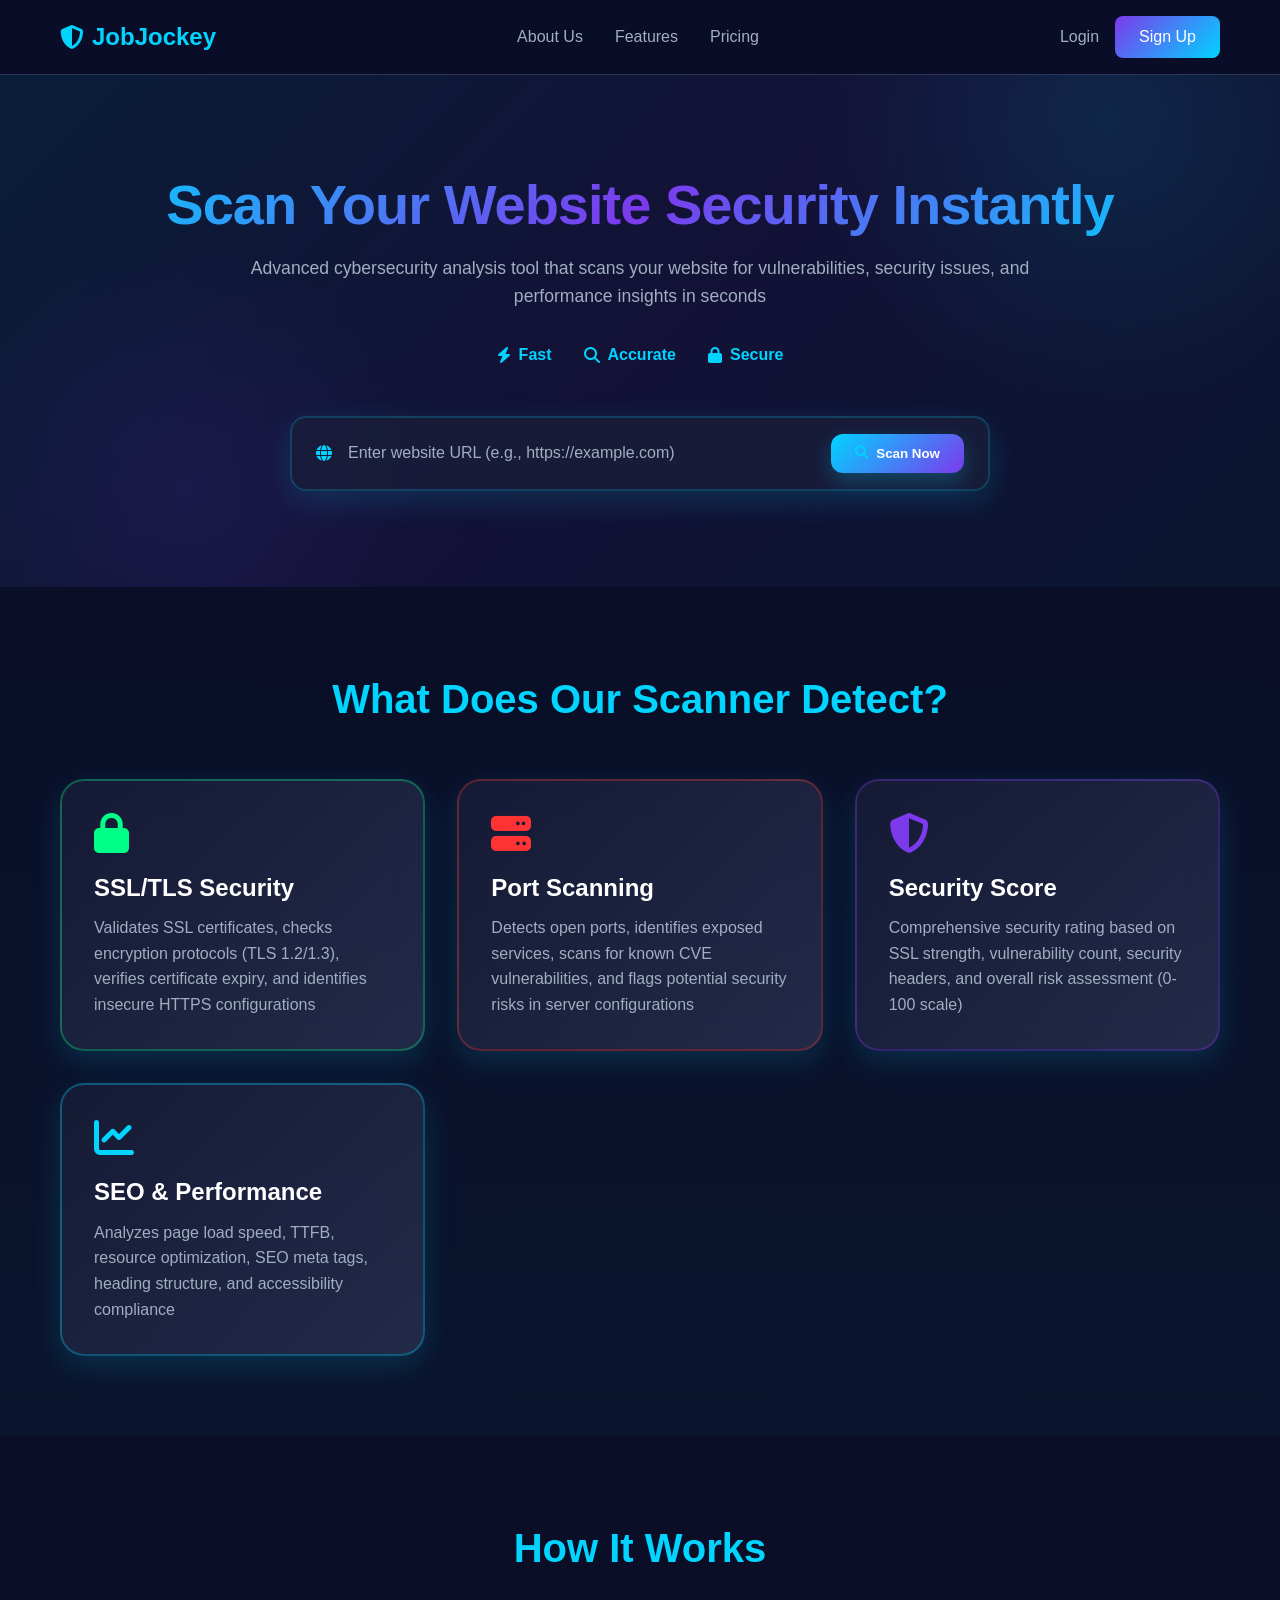
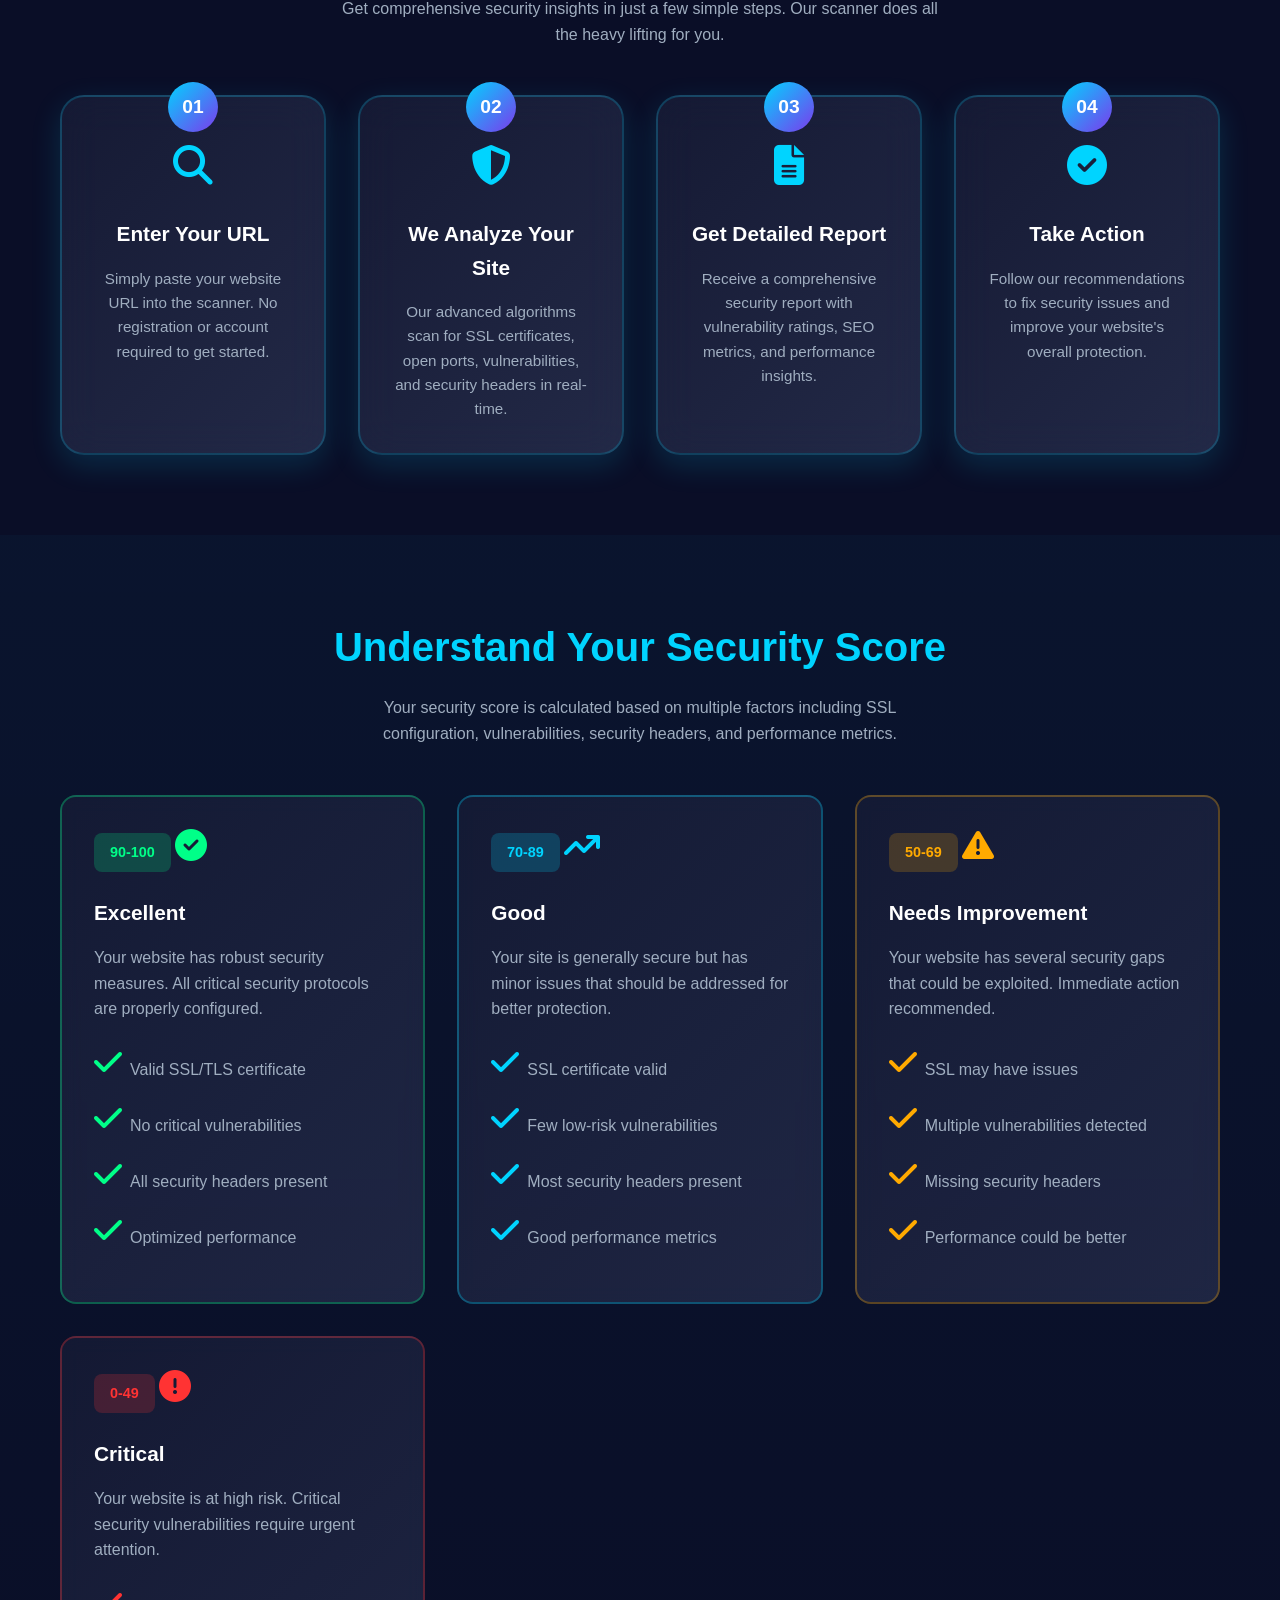
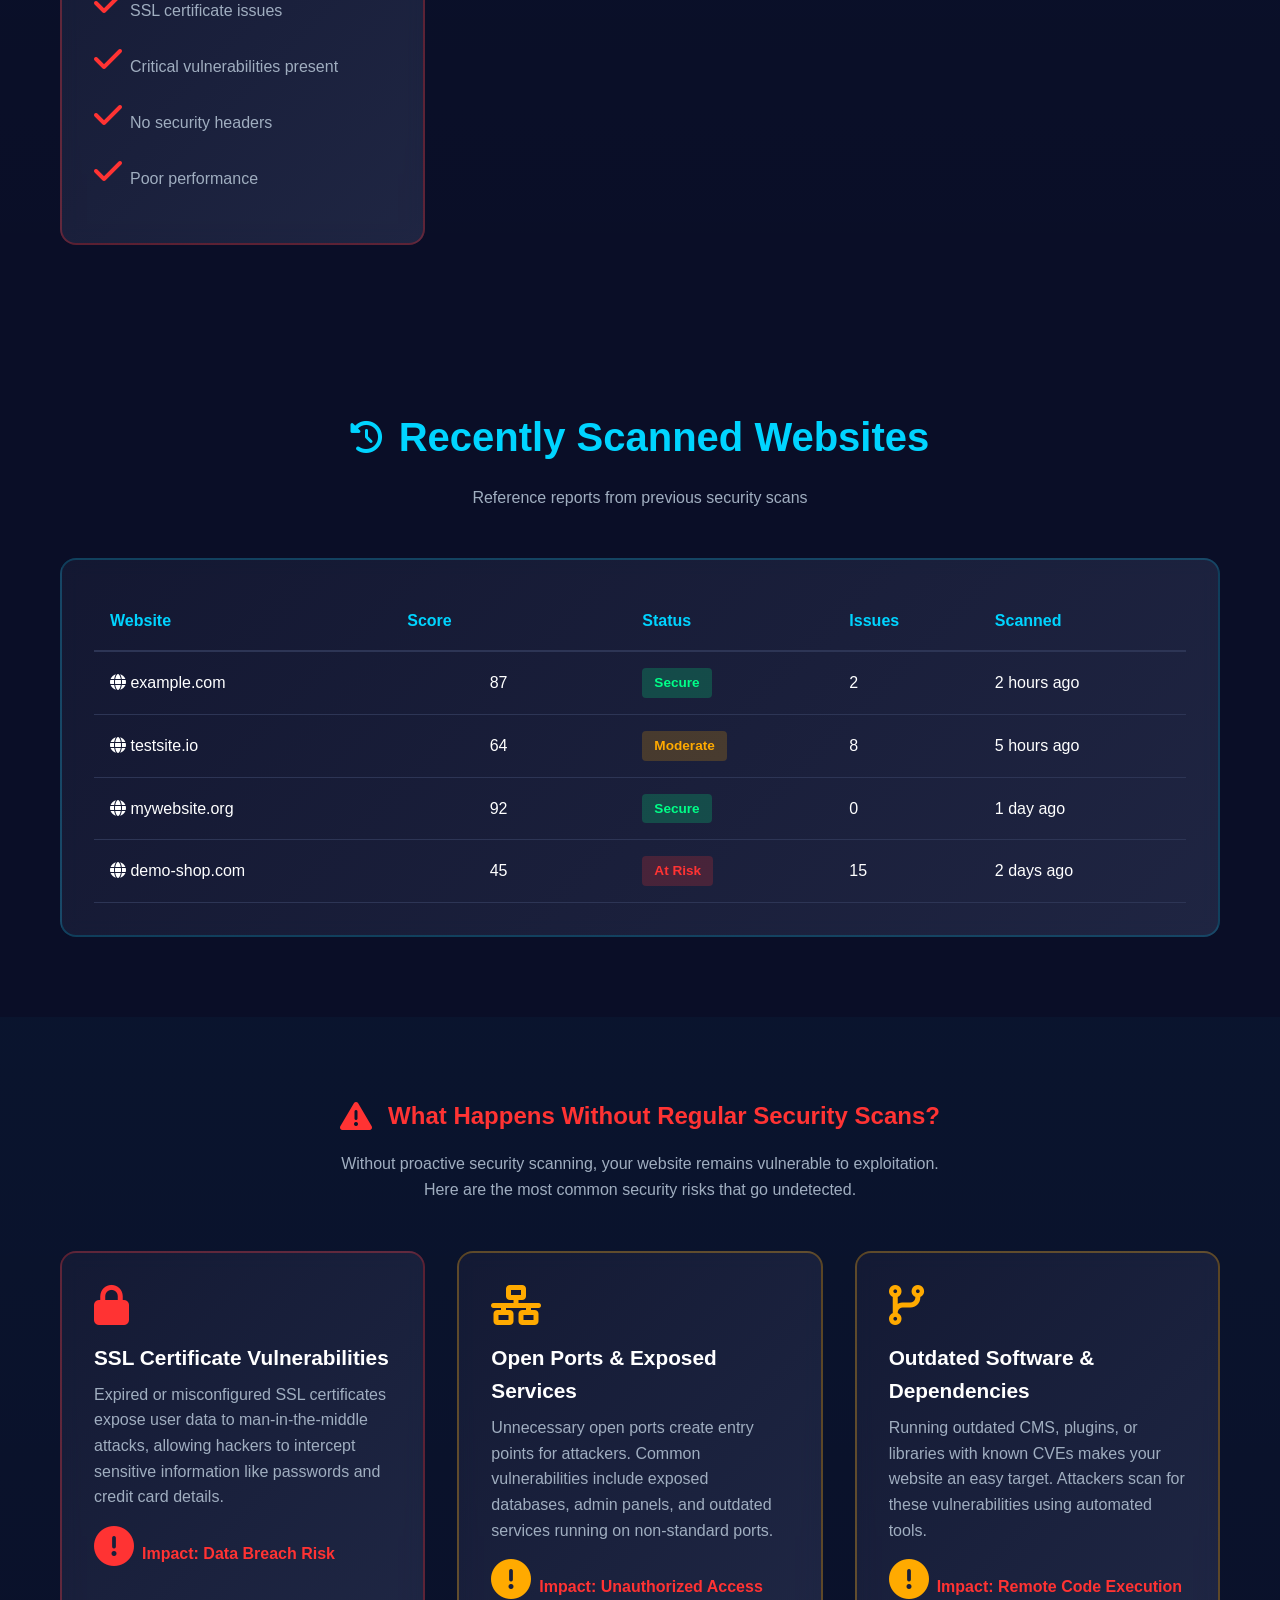
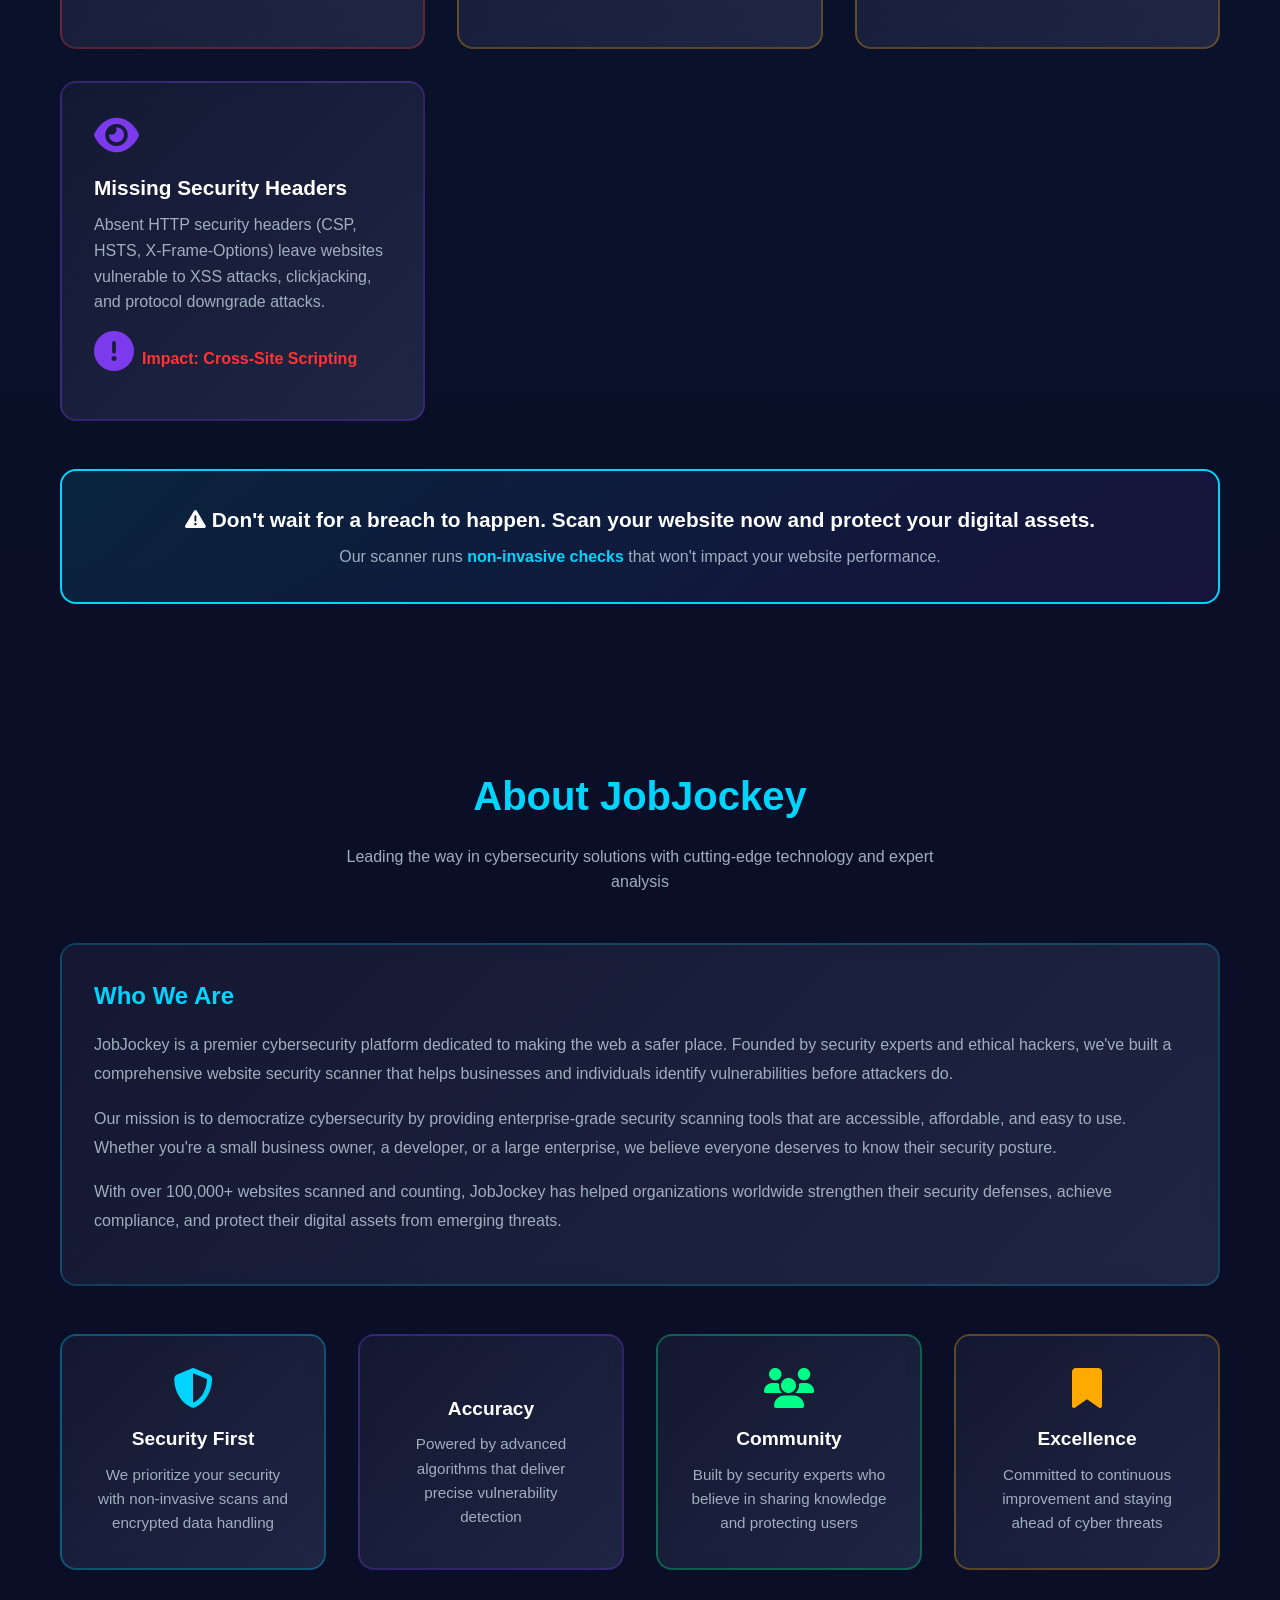
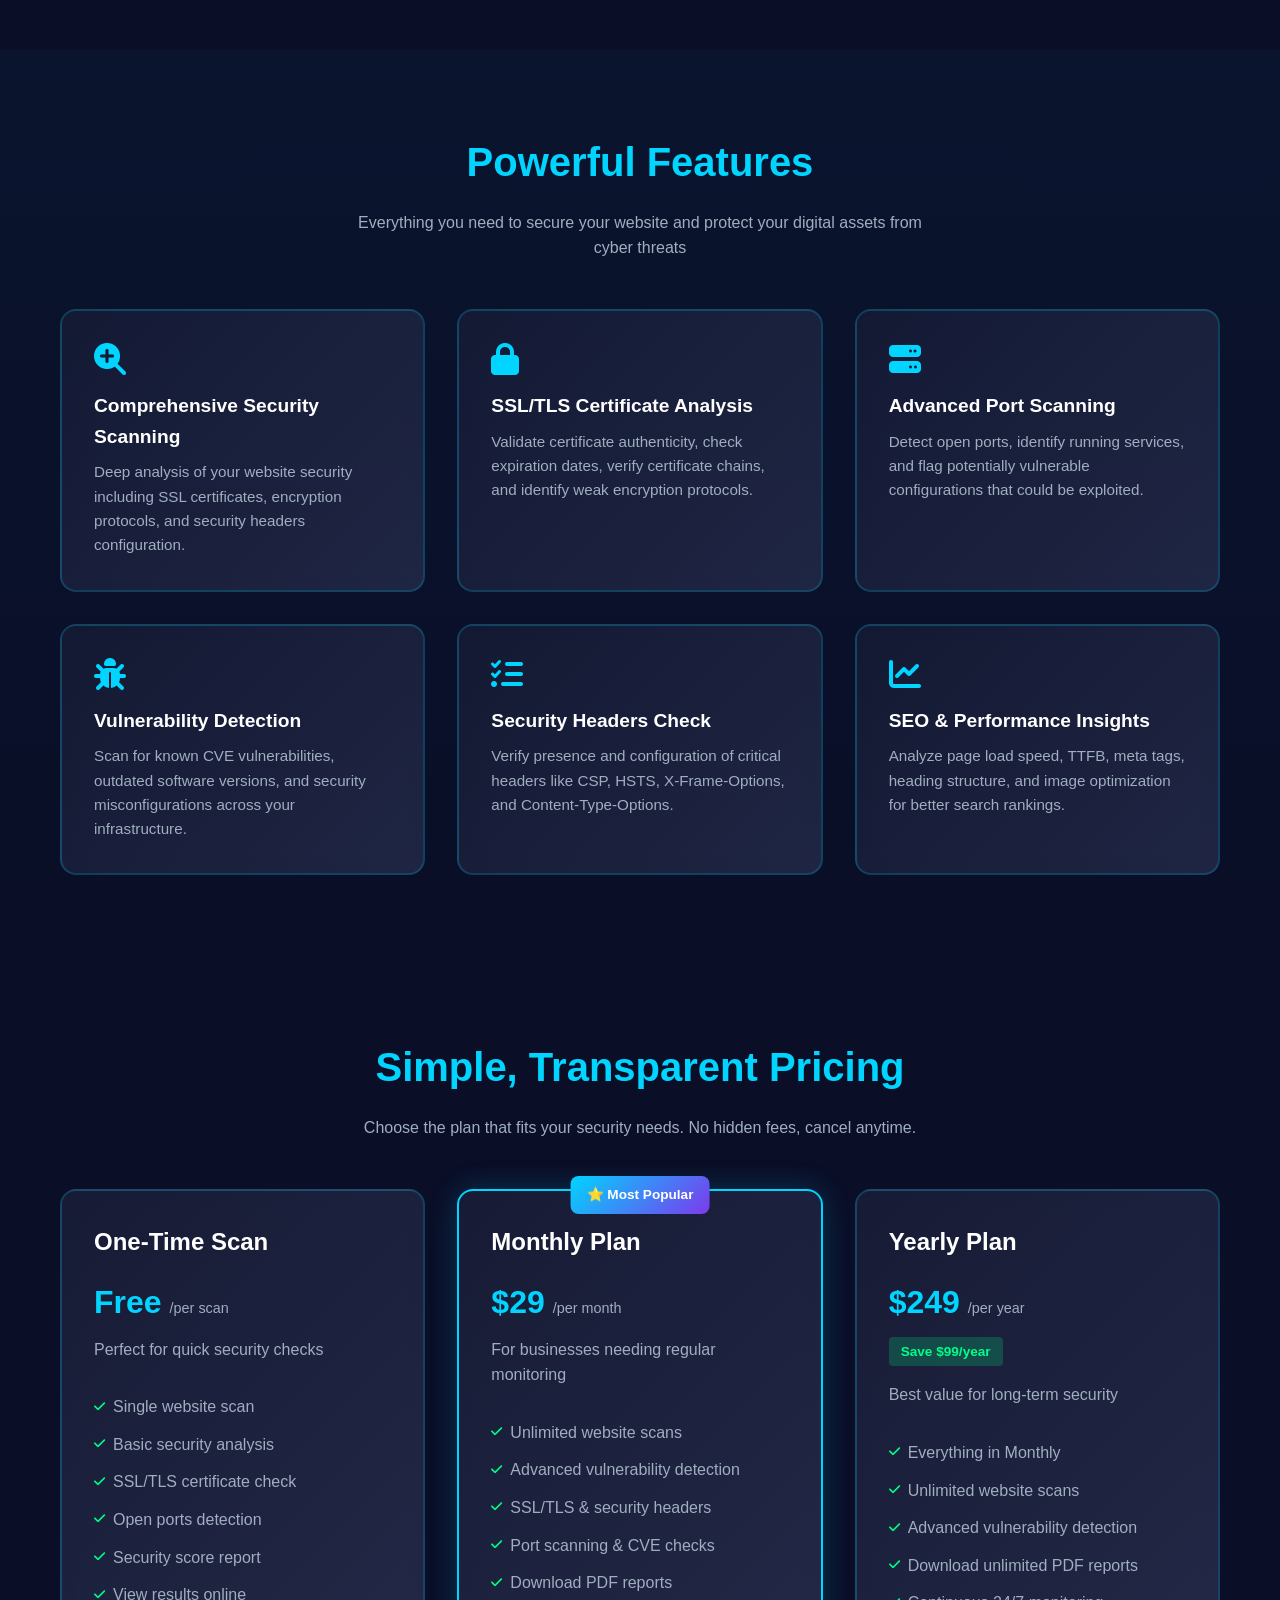
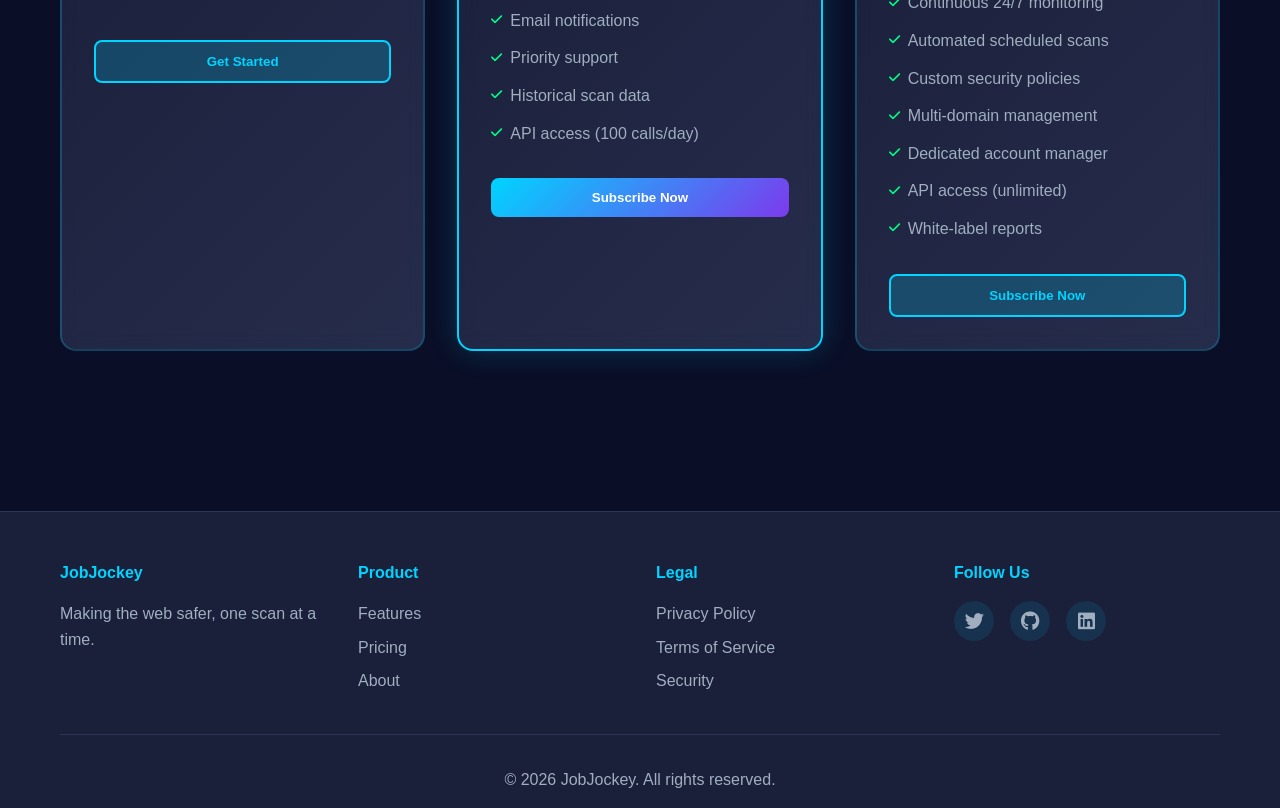
==== index.html @ a255c248 "create user interface" ====
<!DOCTYPE html>
<html lang="en">
<head>
    <meta charset="UTF-8">
    <meta name="viewport" content="width=device-width, initial-scale=1.0">
    <title>JobJockey - Website Security Scanner</title>
    <link rel="stylesheet" href="styles.css">
    <link rel="stylesheet" href="https://cdnjs.cloudflare.com/ajax/libs/font-awesome/6.4.0/css/all.min.css">
</head>
<body>
    <!-- Navigation Header -->
    <header class="navbar">
        <div class="container">
            <div class="nav-brand">
                <i class="fas fa-shield-alt"></i>
                <span>JobJockey</span>
            </div>
            <nav class="nav-menu">
                <a href="#about">About Us</a>
                <a href="#features">Features</a>
                <a href="#pricing">Pricing</a>
            </nav>
            <div class="nav-actions">
                <a href="#" class="login-btn">Login</a>
                <a href="#" class="signup-btn">Sign Up</a>
            </div>
        </div>
    </header>

    <!-- Hero Section -->
    <section class="hero" id="heroSection">
        <div class="container">
            <h1>Scan Your Website Security Instantly</h1>
            <p class="hero-subtitle">Advanced cybersecurity analysis tool that scans your website for vulnerabilities, security issues, and performance insights in seconds</p>
            
            <div class="hero-features">
                <span><i class="fas fa-bolt"></i> Fast</span>
                <span><i class="fas fa-search"></i> Accurate</span>
                <span><i class="fas fa-lock"></i> Secure</span>
            </div>

            <div class="search-box">
                <i class="fas fa-globe"></i>
                <input type="text" placeholder="Enter website URL (e.g., https://example.com)" id="urlInput">
                <button class="scan-btn" onclick="scanWebsite()"><i class="fas fa-search"></i> Scan Now</button>
            </div>
        </div>
    </section>

    <!-- Results Section (Hidden by default) -->
    <section class="results-section" id="resultsSection" style="display: none;">
        <div class="container">
            <div class="results-header">
                <button class="back-btn" onclick="backToScanner()"><i class="fas fa-arrow-left"></i> Back to Scanner</button>
                <h2 id="resultWebsite"></h2>
                <button class="download-btn" onclick="downloadReport()"><i class="fas fa-download"></i> Download Report (PDF)</button>
            </div>

            <!-- Scan Info -->
            <div class="scan-info">
                <p><strong>URL:</strong> <span id="resultUrl"></span></p>
                <p><strong>Scanned:</strong> <span id="resultDate"></span></p>
            </div>

            <!-- Security Score Card -->
            <div class="results-grid">
                <div class="score-card-result">
                    <div class="score-header">
                        <i class="fas fa-shield-alt"></i>
                        <h3>SECURITY SCORE</h3>
                    </div>
                    <div class="circular-progress">
                        <svg viewBox="0 0 100 100">
                            <defs>
                                <linearGradient id="gradientStroke" x1="0%" y1="0%" x2="100%" y2="100%">
                                    <stop offset="0%" style="stop-color:#00d4ff;stop-opacity:1" />
                                    <stop offset="100%" style="stop-color:#7c3aed;stop-opacity:1" />
                                </linearGradient>
                            </defs>
                            <circle cx="50" cy="50" r="45" class="progress-background"></circle>
                            <circle cx="50" cy="50" r="45" class="progress-circle" id="progressCircle"></circle>
                        </svg>
                        <div class="score-value" id="scoreValue">92</div>
                    </div>
                    <div class="score-status" id="scoreStatus">Excellent</div>
                </div>

                <!-- SSL/TLS Certificate -->
                <div class="result-card ssl-card">
                    <div class="card-header">
                        <i class="fas fa-lock"></i>
                        <h3>SSL/TLS CERTIFICATE</h3>
                    </div>
                    <div class="card-content">
                        <div class="result-item">
                            <span class="label">Status:</span>
                            <span class="value" id="sslStatus">Valid</span>
                        </div>
                        <div class="result-item">
                            <span class="label">Protocol:</span>
                            <span class="value" id="sslProtocol">TLS 1.3</span>
                        </div>
                        <div class="result-item">
                            <span class="label">Expires:</span>
                            <span class="value" id="sslExpires">2025-12-31</span>
                        </div>
                        <div class="result-item">
                            <span class="label">Certificate:</span>
                            <span class="value" id="sslCert">Valid</span>
                        </div>
                    </div>
                </div>

                <!-- Port Scan -->
                <div class="result-card port-card">
                    <div class="card-header">
                        <i class="fas fa-server"></i>
                        <h3>PORT SCAN</h3>
                    </div>
                    <div class="card-content">
                        <div class="result-item">
                            <span class="label">Open Ports:</span>
                            <span class="value" id="openPorts">0</span>
                        </div>
                        <div class="result-item">
                            <span class="label">Vulnerable:</span>
                            <span class="value" id="vulnerablePorts">0</span>
                        </div>
                        <div class="result-item">
                            <span class="label">Services:</span>
                            <span class="value" id="runningServices">3</span>
                        </div>
                    </div>
                </div>
            </div>

            <!-- Security Headers -->
            <div class="results-grid">
                <div class="result-card headers-card">
                    <div class="card-header">
                        <i class="fas fa-list-check"></i>
                        <h3>SECURITY HEADERS</h3>
                    </div>
                    <div class="headers-list">
                        <div class="header-item present">
                            <i class="fas fa-check-circle"></i>
                            <span>Content-Security-Policy</span>
                        </div>
                        <div class="header-item present">
                            <i class="fas fa-check-circle"></i>
                            <span>Strict-Transport-Security</span>
                        </div>
                        <div class="header-item present">
                            <i class="fas fa-check-circle"></i>
                            <span>X-Content-Type-Options</span>
                        </div>
                        <div class="header-item missing">
                            <i class="fas fa-times-circle"></i>
                            <span>X-Frame-Options</span>
                        </div>
                    </div>
                </div>

                <!-- Vulnerabilities -->
                <div class="result-card vuln-card">
                    <div class="card-header">
                        <i class="fas fa-bug"></i>
                        <h3>VULNERABILITIES</h3>
                    </div>
                    <div class="vuln-summary">
                        <div class="vuln-item critical">
                            <span class="vuln-label">Critical</span>
                            <span class="vuln-count" id="criticalVuln">0</span>
                        </div>
                        <div class="vuln-item high">
                            <span class="vuln-label">High</span>
                            <span class="vuln-count" id="highVuln">1</span>
                        </div>
                        <div class="vuln-item medium">
                            <span class="vuln-label">Medium</span>
                            <span class="vuln-count" id="mediumVuln">3</span>
                        </div>
                        <div class="vuln-item low">
                            <span class="vuln-label">Low</span>
                            <span class="vuln-count" id="lowVuln">2</span>
                        </div>
                    </div>
                </div>
            </div>

            <!-- Performance & SEO -->
            <div class="results-grid">
                <div class="result-card perf-card">
                    <div class="card-header">
                        <i class="fas fa-tachometer-alt"></i>
                        <h3>PERFORMANCE METRICS</h3>
                    </div>
                    <div class="metrics-list">
                        <div class="metric-item">
                            <span class="metric-label">Page Load Time:</span>
                            <span class="metric-value" id="pageLoadTime">1.2s</span>
                        </div>
                        <div class="metric-item">
                            <span class="metric-label">TTFB:</span>
                            <span class="metric-value" id="ttfb">0.4s</span>
                        </div>
                        <div class="metric-item">
                            <span class="metric-label">Largest Contentful Paint:</span>
                            <span class="metric-value" id="lcp">2.1s</span>
                        </div>
                        <div class="metric-item">
                            <span class="metric-label">Mobile Friendly:</span>
                            <span class="metric-value success" id="mobileFriendly">Yes</span>
                        </div>
                    </div>
                </div>

                <!-- SEO Score -->
                <div class="result-card seo-card">
                    <div class="card-header">
                        <i class="fas fa-chart-line"></i>
                        <h3>SEO & ACCESSIBILITY</h3>
                    </div>
                    <div class="seo-metrics">
                        <div class="metric-bar">
                            <span class="bar-label">Meta Tags</span>
                            <div class="bar-container">
                                <div class="bar-fill" style="width: 95%;"></div>
                            </div>
                            <span class="bar-value">95%</span>
                        </div>
                        <div class="metric-bar">
                            <span class="bar-label">Heading Structure</span>
                            <div class="bar-container">
                                <div class="bar-fill" style="width: 88%;"></div>
                            </div>
                            <span class="bar-value">88%</span>
                        </div>
                        <div class="metric-bar">
                            <span class="bar-label">Accessibility</span>
                            <div class="bar-container">
                                <div class="bar-fill" style="width: 92%;"></div>
                            </div>
                            <span class="bar-value">92%</span>
                        </div>
                    </div>
                </div>
            </div>

            <!-- Recommendations -->
            <div class="recommendations-card">
                <div class="card-header">
                    <i class="fas fa-lightbulb"></i>
                    <h3>RECOMMENDATIONS</h3>
                </div>
                <div class="recommendations-list">
                    <div class="recommendation-item">
                        <i class="fas fa-check-circle"></i>
                        <div>
                            <h4>Update Security Headers</h4>
                            <p>Add X-Frame-Options header to prevent clickjacking attacks</p>
                        </div>
                    </div>
                    <div class="recommendation-item">
                        <i class="fas fa-check-circle"></i>
                        <div>
                            <h4>Enable HTTP/2</h4>
                            <p>Upgrade to HTTP/2 for better performance and security</p>
                        </div>
                    </div>
                    <div class="recommendation-item">
                        <i class="fas fa-check-circle"></i>
                        <div>
                            <h4>Implement Content Security Policy</h4>
                            <p>Configure CSP to mitigate XSS and injection attacks</p>
                        </div>
                    </div>
                </div>
            </div>

            <!-- Action Buttons -->
            <div class="results-actions">
                <button class="back-btn" onclick="backToScanner()"><i class="fas fa-arrow-left"></i> Back to Scanner</button>
                <button class="download-btn" onclick="downloadReport()"><i class="fas fa-download"></i> Download Report (PDF)</button>
            </div>
        </div>
    </section>

    <!-- What Does Our Scanner Detect -->
    <section class="detector-section">
        <div class="container">
            <h2>What Does Our Scanner Detect?</h2>
            
            <div class="cards-grid">
                <div class="detector-card ssl">
                    <i class="fas fa-lock"></i>
                    <h3>SSL/TLS Security</h3>
                    <p>Validates SSL certificates, checks encryption protocols (TLS 1.2/1.3), verifies certificate expiry, and identifies insecure HTTPS configurations</p>
                </div>

                <div class="detector-card port">
                    <i class="fas fa-server"></i>
                    <h3>Port Scanning</h3>
                    <p>Detects open ports, identifies exposed services, scans for known CVE vulnerabilities, and flags potential security risks in server configurations</p>
                </div>

                <div class="detector-card score">
                    <i class="fas fa-shield-alt"></i>
                    <h3>Security Score</h3>
                    <p>Comprehensive security rating based on SSL strength, vulnerability count, security headers, and overall risk assessment (0-100 scale)</p>
                </div>

                <div class="detector-card seo">
                    <i class="fas fa-chart-line"></i>
                    <h3>SEO & Performance</h3>
                    <p>Analyzes page load speed, TTFB, resource optimization, SEO meta tags, heading structure, and accessibility compliance</p>
                </div>
            </div>
        </div>
    </section>

    <!-- How It Works -->
    <section class="how-it-works">
        <div class="container">
            <h2>How It Works</h2>
            <p class="section-subtitle">Get comprehensive security insights in just a few simple steps. Our scanner does all the heavy lifting for you.</p>
            
            <div class="steps-grid">
                <div class="step-card">
                    <div class="step-number">01</div>
                    <i class="fas fa-search"></i>
                    <h3>Enter Your URL</h3>
                    <p>Simply paste your website URL into the scanner. No registration or account required to get started.</p>
                </div>

                <div class="step-card">
                    <div class="step-number">02</div>
                    <i class="fas fa-shield-alt"></i>
                    <h3>We Analyze Your Site</h3>
                    <p>Our advanced algorithms scan for SSL certificates, open ports, vulnerabilities, and security headers in real-time.</p>
                </div>

                <div class="step-card">
                    <div class="step-number">03</div>
                    <i class="fas fa-file-alt"></i>
                    <h3>Get Detailed Report</h3>
                    <p>Receive a comprehensive security report with vulnerability ratings, SEO metrics, and performance insights.</p>
                </div>

                <div class="step-card">
                    <div class="step-number">04</div>
                    <i class="fas fa-check-circle"></i>
                    <h3>Take Action</h3>
                    <p>Follow our recommendations to fix security issues and improve your website's overall protection.</p>
                </div>
            </div>
        </div>
    </section>

    <!-- Security Score Section -->
    <section class="security-score">
        <div class="container">
            <h2>Understand Your Security Score</h2>
            <p class="section-subtitle">Your security score is calculated based on multiple factors including SSL configuration, vulnerabilities, security headers, and performance metrics.</p>
            
            <div class="score-cards-grid">
                <div class="score-card excellent">
                    <div class="score-badge">90-100</div>
                    <i class="fas fa-check-circle"></i>
                    <h3>Excellent</h3>
                    <p>Your website has robust security measures. All critical security protocols are properly configured.</p>
                    <ul class="score-list">
                        <li><i class="fas fa-check"></i> Valid SSL/TLS certificate</li>
                        <li><i class="fas fa-check"></i> No critical vulnerabilities</li>
                        <li><i class="fas fa-check"></i> All security headers present</li>
                        <li><i class="fas fa-check"></i> Optimized performance</li>
                    </ul>
                </div>

                <div class="score-card good">
                    <div class="score-badge">70-89</div>
                    <i class="fas fa-arrow-trend-up"></i>
                    <h3>Good</h3>
                    <p>Your site is generally secure but has minor issues that should be addressed for better protection.</p>
                    <ul class="score-list">
                        <li><i class="fas fa-check"></i> SSL certificate valid</li>
                        <li><i class="fas fa-check"></i> Few low-risk vulnerabilities</li>
                        <li><i class="fas fa-check"></i> Most security headers present</li>
                        <li><i class="fas fa-check"></i> Good performance metrics</li>
                    </ul>
                </div>

                <div class="score-card warning">
                    <div class="score-badge">50-69</div>
                    <i class="fas fa-exclamation-triangle"></i>
                    <h3>Needs Improvement</h3>
                    <p>Your website has several security gaps that could be exploited. Immediate action recommended.</p>
                    <ul class="score-list">
                        <li><i class="fas fa-check"></i> SSL may have issues</li>
                        <li><i class="fas fa-check"></i> Multiple vulnerabilities detected</li>
                        <li><i class="fas fa-check"></i> Missing security headers</li>
                        <li><i class="fas fa-check"></i> Performance could be better</li>
                    </ul>
                </div>

                <div class="score-card critical">
                    <div class="score-badge">0-49</div>
                    <i class="fas fa-exclamation-circle"></i>
                    <h3>Critical</h3>
                    <p>Your website is at high risk. Critical security vulnerabilities require urgent attention.</p>
                    <ul class="score-list">
                        <li><i class="fas fa-check"></i> SSL certificate issues</li>
                        <li><i class="fas fa-check"></i> Critical vulnerabilities present</li>
                        <li><i class="fas fa-check"></i> No security headers</li>
                        <li><i class="fas fa-check"></i> Poor performance</li>
                    </ul>
                </div>
            </div>
        </div>
    </section>

    <!-- Recently Scanned -->
    <section class="recently-scanned">
        <div class="container">
            <div class="section-header">
                <i class="fas fa-history"></i>
                <h2>Recently Scanned Websites</h2>
            </div>
            <p class="section-subtitle">Reference reports from previous security scans</p>
            
            <div class="table-wrapper">
                <table class="scan-table">
                    <thead>
                        <tr>
                            <th>Website</th>
                            <th>Score</th>
                            <th>Status</th>
                            <th>Issues</th>
                            <th>Scanned</th>
                        </tr>
                    </thead>
                    <tbody>
                        <tr>
                            <td><i class="fas fa-globe"></i> example.com</td>
                            <td><span class="score-bar" style="background: linear-gradient(90deg, #00ff88 87%); width: 70px;"></span> 87</td>
                            <td><span class="status secure">Secure</span></td>
                            <td>2</td>
                            <td>2 hours ago</td>
                        </tr>
                        <tr>
                            <td><i class="fas fa-globe"></i> testsite.io</td>
                            <td><span class="score-bar" style="background: linear-gradient(90deg, #ffaa00 64%); width: 70px;"></span> 64</td>
                            <td><span class="status moderate">Moderate</span></td>
                            <td>8</td>
                            <td>5 hours ago</td>
                        </tr>
                        <tr>
                            <td><i class="fas fa-globe"></i> mywebsite.org</td>
                            <td><span class="score-bar" style="background: linear-gradient(90deg, #00ff88 92%); width: 70px;"></span> 92</td>
                            <td><span class="status secure">Secure</span></td>
                            <td>0</td>
                            <td>1 day ago</td>
                        </tr>
                        <tr>
                            <td><i class="fas fa-globe"></i> demo-shop.com</td>
                            <td><span class="score-bar" style="background: linear-gradient(90deg, #ff3333 45%); width: 70px;"></span> 45</td>
                            <td><span class="status at-risk">At Risk</span></td>
                            <td>15</td>
                            <td>2 days ago</td>
                        </tr>
                    </tbody>
                </table>
            </div>
        </div>
    </section>

    <!-- Risks Without Scanning -->
    <section class="risks-section">
        <div class="container">
            <div class="section-header warning-header">
                <i class="fas fa-exclamation-triangle"></i>
                <h2>What Happens Without Regular Security Scans?</h2>
            </div>
            <p class="section-subtitle">Without proactive security scanning, your website remains vulnerable to exploitation. Here are the most common security risks that go undetected.</p>
            
            <div class="risks-grid">
                <div class="risk-card ssl-risk">
                    <i class="fas fa-lock"></i>
                    <h3>SSL Certificate Vulnerabilities</h3>
                    <p>Expired or misconfigured SSL certificates expose user data to man-in-the-middle attacks, allowing hackers to intercept sensitive information like passwords and credit card details.</p>
                    <div class="impact"><i class="fas fa-exclamation-circle"></i> Impact: Data Breach Risk</div>
                </div>

                <div class="risk-card port-risk">
                    <i class="fas fa-network-wired"></i>
                    <h3>Open Ports & Exposed Services</h3>
                    <p>Unnecessary open ports create entry points for attackers. Common vulnerabilities include exposed databases, admin panels, and outdated services running on non-standard ports.</p>
                    <div class="impact"><i class="fas fa-exclamation-circle"></i> Impact: Unauthorized Access</div>
                </div>

                <div class="risk-card outdated-risk">
                    <i class="fas fa-code-branch"></i>
                    <h3>Outdated Software & Dependencies</h3>
                    <p>Running outdated CMS, plugins, or libraries with known CVEs makes your website an easy target. Attackers scan for these vulnerabilities using automated tools.</p>
                    <div class="impact"><i class="fas fa-exclamation-circle"></i> Impact: Remote Code Execution</div>
                </div>

                <div class="risk-card headers-risk">
                    <i class="fas fa-eye"></i>
                    <h3>Missing Security Headers</h3>
                    <p>Absent HTTP security headers (CSP, HSTS, X-Frame-Options) leave websites vulnerable to XSS attacks, clickjacking, and protocol downgrade attacks.</p>
                    <div class="impact"><i class="fas fa-exclamation-circle"></i> Impact: Cross-Site Scripting</div>
                </div>
            </div>

            <div class="cta-box">
                <h3><i class="fas fa-exclamation-triangle"></i> Don't wait for a breach to happen. Scan your website now and protect your digital assets.</h3>
                <p>Our scanner runs <strong>non-invasive checks</strong> that won't impact your website performance.</p>
            </div>
        </div>
    </section>

    <!-- About Section -->
    <section class="about-section" id="about">
        <div class="container">
            <h2>About JobJockey</h2>
            <p class="section-subtitle">Leading the way in cybersecurity solutions with cutting-edge technology and expert analysis</p>
            
            <div class="about-content">
                <div class="about-box">
                    <h3>Who We Are</h3>
                    <p>JobJockey is a premier cybersecurity platform dedicated to making the web a safer place. Founded by security experts and ethical hackers, we've built a comprehensive website security scanner that helps businesses and individuals identify vulnerabilities before attackers do.</p>
                    <p>Our mission is to democratize cybersecurity by providing enterprise-grade security scanning tools that are accessible, affordable, and easy to use. Whether you're a small business owner, a developer, or a large enterprise, we believe everyone deserves to know their security posture.</p>
                    <p>With over 100,000+ websites scanned and counting, JobJockey has helped organizations worldwide strengthen their security defenses, achieve compliance, and protect their digital assets from emerging threats.</p>
                </div>
            </div>

            <div class="values-grid">
                <div class="value-card security">
                    <i class="fas fa-shield-alt"></i>
                    <h3>Security First</h3>
                    <p>We prioritize your security with non-invasive scans and encrypted data handling</p>
                </div>

                <div class="value-card accuracy">
                    <i class="fas fa-target"></i>
                    <h3>Accuracy</h3>
                    <p>Powered by advanced algorithms that deliver precise vulnerability detection</p>
                </div>

                <div class="value-card community">
                    <i class="fas fa-users"></i>
                    <h3>Community</h3>
                    <p>Built by security experts who believe in sharing knowledge and protecting users</p>
                </div>

                <div class="value-card excellence">
                    <i class="fas fa-bookmark"></i>
                    <h3>Excellence</h3>
                    <p>Committed to continuous improvement and staying ahead of cyber threats</p>
                </div>
            </div>
        </div>
    </section>

    <!-- Features Section -->
    <section class="features-section" id="features">
        <div class="container">
            <h2>Powerful Features</h2>
            <p class="section-subtitle">Everything you need to secure your website and protect your digital assets from cyber threats</p>
            
            <div class="features-grid">
                <div class="feature-card security-scan">
                    <i class="fas fa-search-plus"></i>
                    <h3>Comprehensive Security Scanning</h3>
                    <p>Deep analysis of your website security including SSL certificates, encryption protocols, and security headers configuration.</p>
                </div>

                <div class="feature-card ssl-check">
                    <i class="fas fa-lock"></i>
                    <h3>SSL/TLS Certificate Analysis</h3>
                    <p>Validate certificate authenticity, check expiration dates, verify certificate chains, and identify weak encryption protocols.</p>
                </div>

                <div class="feature-card port-scan">
                    <i class="fas fa-server"></i>
                    <h3>Advanced Port Scanning</h3>
                    <p>Detect open ports, identify running services, and flag potentially vulnerable configurations that could be exploited.</p>
                </div>

                <div class="feature-card vuln-detect">
                    <i class="fas fa-bug"></i>
                    <h3>Vulnerability Detection</h3>
                    <p>Scan for known CVE vulnerabilities, outdated software versions, and security misconfigurations across your infrastructure.</p>
                </div>

                <div class="feature-card headers-check">
                    <i class="fas fa-list-check"></i>
                    <h3>Security Headers Check</h3>
                    <p>Verify presence and configuration of critical headers like CSP, HSTS, X-Frame-Options, and Content-Type-Options.</p>
                </div>

                <div class="feature-card seo-perf">
                    <i class="fas fa-chart-line"></i>
                    <h3>SEO & Performance Insights</h3>
                    <p>Analyze page load speed, TTFB, meta tags, heading structure, and image optimization for better search rankings.</p>
                </div>
            </div>
        </div>
    </section>

    <!-- Pricing Section -->
    <section class="pricing-section" id="pricing">
        <div class="container">
            <h2>Simple, Transparent Pricing</h2>
            <p class="section-subtitle">Choose the plan that fits your security needs. No hidden fees, cancel anytime.</p>
            
            <div class="pricing-grid">
                <div class="pricing-card basic">
                    <h3>One-Time Scan</h3>
                    <div class="price"><span class="currency">Free</span><span class="period">/per scan</span></div>
                    <p class="plan-description">Perfect for quick security checks</p>
                    
                    <ul class="features-list">
                        <li><i class="fas fa-check"></i> Single website scan</li>
                        <li><i class="fas fa-check"></i> Basic security analysis</li>
                        <li><i class="fas fa-check"></i> SSL/TLS certificate check</li>
                        <li><i class="fas fa-check"></i> Open ports detection</li>
                        <li><i class="fas fa-check"></i> Security score report</li>
                        <li><i class="fas fa-check"></i> View results online</li>
                    </ul>
                    <button class="pricing-btn">Get Started</button>
                </div>

                <div class="pricing-card premium popular">
                    <div class="popular-badge">⭐ Most Popular</div>
                    <h3>Monthly Plan</h3>
                    <div class="price"><span class="currency">$29</span><span class="period">/per month</span></div>
                    <p class="plan-description">For businesses needing regular monitoring</p>
                    
                    <ul class="features-list">
                        <li><i class="fas fa-check"></i> Unlimited website scans</li>
                        <li><i class="fas fa-check"></i> Advanced vulnerability detection</li>
                        <li><i class="fas fa-check"></i> SSL/TLS & security headers</li>
                        <li><i class="fas fa-check"></i> Port scanning & CVE checks</li>
                        <li><i class="fas fa-check"></i> Download PDF reports</li>
                        <li><i class="fas fa-check"></i> Email notifications</li>
                        <li><i class="fas fa-check"></i> Priority support</li>
                        <li><i class="fas fa-check"></i> Historical scan data</li>
                        <li><i class="fas fa-check"></i> API access (100 calls/day)</li>
                    </ul>
                    <button class="pricing-btn primary">Subscribe Now</button>
                </div>

                <div class="pricing-card pro">
                    <h3>Yearly Plan</h3>
                    <div class="price"><span class="currency">$249</span><span class="period">/per year</span></div>
                    <div class="savings">Save $99/year</div>
                    <p class="plan-description">Best value for long-term security</p>
                    
                    <ul class="features-list">
                        <li><i class="fas fa-check"></i> Everything in Monthly</li>
                        <li><i class="fas fa-check"></i> Unlimited website scans</li>
                        <li><i class="fas fa-check"></i> Advanced vulnerability detection</li>
                        <li><i class="fas fa-check"></i> Download unlimited PDF reports</li>
                        <li><i class="fas fa-check"></i> Continuous 24/7 monitoring</li>
                        <li><i class="fas fa-check"></i> Automated scheduled scans</li>
                        <li><i class="fas fa-check"></i> Custom security policies</li>
                        <li><i class="fas fa-check"></i> Multi-domain management</li>
                        <li><i class="fas fa-check"></i> Dedicated account manager</li>
                        <li><i class="fas fa-check"></i> API access (unlimited)</li>
                        <li><i class="fas fa-check"></i> White-label reports</li>
                    </ul>
                    <button class="pricing-btn">Subscribe Now</button>
                </div>
            </div>
        </div>
    </section>

    <!-- Footer -->
    <footer class="footer">
        <div class="container">
            <div class="footer-content">
                <div class="footer-section">
                    <h4>JobJockey</h4>
                    <p>Making the web safer, one scan at a time.</p>
                </div>
                <div class="footer-section">
                    <h4>Product</h4>
                    <ul>
                        <li><a href="#features">Features</a></li>
                        <li><a href="#pricing">Pricing</a></li>
                        <li><a href="#about">About</a></li>
                    </ul>
                </div>
                <div class="footer-section">
                    <h4>Legal</h4>
                    <ul>
                        <li><a href="#">Privacy Policy</a></li>
                        <li><a href="#">Terms of Service</a></li>
                        <li><a href="#">Security</a></li>
                    </ul>
                </div>
                <div class="footer-section">
                    <h4>Follow Us</h4>
                    <div class="social-links">
                        <a href="#"><i class="fab fa-twitter"></i></a>
                        <a href="#"><i class="fab fa-github"></i></a>
                        <a href="#"><i class="fab fa-linkedin"></i></a>
                    </div>
                </div>
            </div>
            <div class="footer-bottom">
                <p>&copy; 2026 JobJockey. All rights reserved.</p>
            </div>
        </div>
    </footer>

    <script src="script.js"></script>
</body>
</html>
---- styles.css ----
* {
    margin: 0;
    padding: 0;
    box-sizing: border-box;
}

:root {
    --primary: #00d4ff;
    --primary-dark: #0098cc;
    --secondary: #7c3aed;
    --success: #00ff88;
    --warning: #ffaa00;
    --danger: #ff3333;
    --dark-bg: #0a0e27;
    --dark-secondary: #1a1f3a;
    --dark-tertiary: #2d3555;
    --text-primary: #ffffff;
    --text-secondary: #a0aec0;
    --border-color: #2d3555;
    --card-border: rgba(0, 212, 255, 0.2);
    --shadow-sm: 0 2px 8px rgba(0, 212, 255, 0.1);
    --shadow-md: 0 10px 30px rgba(0, 212, 255, 0.15);
    --shadow-lg: 0 20px 50px rgba(0, 212, 255, 0.2);
}

body {
    font-family: 'Segoe UI', Tahoma, Geneva, Verdana, sans-serif;
    background-color: var(--dark-bg);
    color: var(--text-primary);
    line-height: 1.6;
}

.container {
    max-width: 1200px;
    margin: 0 auto;
    padding: 0 20px;
}

/* Navigation */
.navbar {
    background-color: rgba(10, 14, 39, 0.95);
    backdrop-filter: blur(10px);
    border-bottom: 1px solid var(--border-color);
    position: sticky;
    top: 0;
    z-index: 1000;
}

.navbar .container {
    display: flex;
    justify-content: space-between;
    align-items: center;
    padding: 1rem 20px;
}

.nav-brand {
    display: flex;
    align-items: center;
    gap: 0.5rem;
    font-size: 1.5rem;
    font-weight: bold;
    color: var(--primary);
}

.nav-menu {
    display: flex;
    gap: 2rem;
}

.nav-menu a {
    color: var(--text-secondary);
    text-decoration: none;
    transition: color 0.3s ease;
}

.nav-menu a:hover {
    color: var(--primary);
}

.nav-actions {
    display: flex;
    gap: 1rem;
    align-items: center;
}

.login-btn {
    color: var(--text-secondary);
    text-decoration: none;
    transition: color 0.3s ease;
}

.login-btn:hover {
    color: var(--primary);
}

.signup-btn {
    background: linear-gradient(135deg, var(--secondary), var(--primary));
    color: white;
    padding: 0.5rem 1.5rem;
    border-radius: 0.5rem;
    text-decoration: none;
    transition: transform 0.3s ease, box-shadow 0.3s ease;
}

.signup-btn:hover {
    transform: translateY(-2px);
    box-shadow: 0 10px 20px rgba(124, 58, 237, 0.3);
}

/* Hero Section */
.hero {
    padding: 6rem 0;
    text-align: center;
    background: linear-gradient(135deg, rgba(0, 212, 255, 0.08) 0%, rgba(124, 58, 237, 0.08) 50%, rgba(0, 212, 255, 0.04) 100%);
    position: relative;
    overflow: hidden;
}

.hero::before {
    content: '';
    position: absolute;
    top: -50%;
    right: -10%;
    width: 600px;
    height: 600px;
    background: radial-gradient(circle, rgba(0, 212, 255, 0.1) 0%, transparent 70%);
    border-radius: 50%;
    pointer-events: none;
}

.hero::after {
    content: '';
    position: absolute;
    bottom: -30%;
    left: -5%;
    width: 500px;
    height: 500px;
    background: radial-gradient(circle, rgba(124, 58, 237, 0.1) 0%, transparent 70%);
    border-radius: 50%;
    pointer-events: none;
}

.hero .container {
    position: relative;
    z-index: 1;
}

.hero h1 {
    font-size: 3.5rem;
    margin-bottom: 1rem;
    background: linear-gradient(135deg, var(--primary) 0%, var(--secondary) 50%, var(--primary) 100%);
    -webkit-background-clip: text;
    -webkit-text-fill-color: transparent;
    background-clip: text;
    line-height: 1.2;
    font-weight: 800;
    letter-spacing: -1px;
    animation: slideDown 0.8s ease;
}

.hero-subtitle {
    font-size: 1.1rem;
    color: var(--text-secondary);
    max-width: 800px;
    margin: 0 auto 2rem;
}

.hero-features {
    display: flex;
    justify-content: center;
    gap: 2rem;
    margin: 2rem 0 3rem;
    flex-wrap: wrap;
}

.hero-features span {
    display: flex;
    align-items: center;
    gap: 0.5rem;
    color: var(--primary);
    font-weight: 600;
}

.search-box {
    display: flex;
    align-items: center;
    gap: 1rem;
    background: rgba(26, 31, 58, 0.8);
    border: 2px solid var(--card-border);
    border-radius: 1rem;
    padding: 1rem 1.5rem;
    max-width: 700px;
    margin: 0 auto;
    backdrop-filter: blur(20px);
    transition: all 0.4s cubic-bezier(0.4, 0, 0.2, 1);
    box-shadow: var(--shadow-md);
}

.search-box:focus-within {
    border-color: var(--primary);
    box-shadow: 0 0 30px rgba(0, 212, 255, 0.3), 0 20px 50px rgba(0, 212, 255, 0.15);
    transform: translateY(-2px);
}

.search-box input {
    flex: 1;
    background: transparent;
    border: none;
    color: var(--text-primary);
    font-size: 1rem;
    outline: none;
}

.search-box input::placeholder {
    color: var(--text-secondary);
}

.search-box i {
    color: var(--primary);
}

.scan-btn {
    background: linear-gradient(135deg, var(--primary) 0%, var(--secondary) 100%);
    color: white;
    border: none;
    padding: 0.75rem 1.5rem;
    border-radius: 0.75rem;
    cursor: pointer;
    font-weight: 700;
    transition: all 0.4s cubic-bezier(0.4, 0, 0.2, 1);
    display: flex;
    align-items: center;
    gap: 0.5rem;
    box-shadow: 0 8px 20px rgba(0, 212, 255, 0.25);
    position: relative;
    overflow: hidden;
}

.scan-btn::before {
    content: '';
    position: absolute;
    top: 0;
    left: -100%;
    width: 100%;
    height: 100%;
    background: rgba(255, 255, 255, 0.2);
    transition: left 0.5s ease;
}

.scan-btn:hover::before {
    left: 100%;
}

.scan-btn:hover {
    transform: translateY(-3px);
    box-shadow: 0 15px 40px rgba(0, 212, 255, 0.35);
}

.scan-btn:active {
    transform: translateY(-1px);
}

/* Cards Grid */
.cards-grid {
    display: grid;
    grid-template-columns: repeat(auto-fit, minmax(280px, 1fr));
    gap: 2rem;
    margin-top: 3rem;
}

/* Detector Section */
.detector-section {
    padding: 5rem 0;
    background: linear-gradient(180deg, transparent, rgba(0, 212, 255, 0.03));
}

.detector-section h2 {
    text-align: center;
    font-size: 2.5rem;
    margin-bottom: 3rem;
    color: var(--primary);
}

.detector-card {
    background: linear-gradient(135deg, rgba(26, 31, 58, 0.7) 0%, rgba(45, 53, 85, 0.7) 100%);
    border: 2px solid var(--card-border);
    border-radius: 1.5rem;
    padding: 2rem;
    backdrop-filter: blur(20px);
    transition: all 0.4s cubic-bezier(0.4, 0, 0.2, 1);
    position: relative;
    overflow: hidden;
    box-shadow: var(--shadow-md);
}

.detector-card::before {
    content: '';
    position: absolute;
    top: 0;
    left: 0;
    right: 0;
    bottom: 0;
    background: radial-gradient(circle at top-right, rgba(0, 212, 255, 0.1), transparent);
    pointer-events: none;
}

.detector-card:hover {
    transform: translateY(-8px);
    border-color: rgba(0, 212, 255, 0.5);
    box-shadow: var(--shadow-lg), 0 0 30px rgba(0, 212, 255, 0.2);
}

.detector-card i {
    font-size: 2.5rem;
    margin-bottom: 1rem;
}

.detector-card.ssl {
    border-color: rgba(0, 255, 136, 0.3);
}

.detector-card.ssl i {
    color: var(--success);
}

.detector-card.port {
    border-color: rgba(255, 51, 51, 0.3);
}

.detector-card.port i {
    color: var(--danger);
}

.detector-card.score {
    border-color: rgba(124, 58, 237, 0.3);
}

.detector-card.score i {
    color: var(--secondary);
}

.detector-card.seo {
    border-color: rgba(0, 212, 255, 0.3);
}

.detector-card.seo i {
    color: var(--primary);
}

.detector-card h3 {
    font-size: 1.5rem;
    margin-bottom: 0.5rem;
}

.detector-card p {
    color: var(--text-secondary);
    line-height: 1.6;
}

/* How It Works */
.how-it-works {
    padding: 5rem 0;
}

.how-it-works h2 {
    text-align: center;
    font-size: 2.5rem;
    margin-bottom: 1rem;
    color: var(--primary);
}

.section-subtitle {
    text-align: center;
    color: var(--text-secondary);
    margin-bottom: 3rem;
    max-width: 600px;
    margin-left: auto;
    margin-right: auto;
}

.steps-grid {
    display: grid;
    grid-template-columns: repeat(auto-fit, minmax(250px, 1fr));
    gap: 2rem;
    margin-top: 3rem;
}

.step-card {
    background: linear-gradient(135deg, rgba(26, 31, 58, 0.7) 0%, rgba(45, 53, 85, 0.7) 100%);
    border: 2px solid var(--card-border);
    border-radius: 1.5rem;
    padding: 2rem;
    text-align: center;
    backdrop-filter: blur(20px);
    position: relative;
    transition: all 0.4s cubic-bezier(0.4, 0, 0.2, 1);
    box-shadow: var(--shadow-md);
}

.step-card:hover {
    transform: translateY(-8px);
    border-color: var(--primary);
    box-shadow: var(--shadow-lg), 0 0 30px rgba(0, 212, 255, 0.2);
}

.step-number {
    position: absolute;
    top: -15px;
    left: 50%;
    transform: translateX(-50%);
    width: 50px;
    height: 50px;
    background: linear-gradient(135deg, var(--primary), var(--secondary));
    border-radius: 50%;
    display: flex;
    align-items: center;
    justify-content: center;
    font-weight: bold;
    font-size: 1.2rem;
}

.step-card i {
    font-size: 2.5rem;
    color: var(--primary);
    margin: 1rem 0;
}

.step-card h3 {
    font-size: 1.3rem;
    margin: 1rem 0;
}

.step-card p {
    color: var(--text-secondary);
    font-size: 0.95rem;
}

/* Security Score Section */
.security-score {
    padding: 5rem 0;
    background: linear-gradient(180deg, rgba(0, 212, 255, 0.03), transparent);
}

.security-score h2 {
    text-align: center;
    font-size: 2.5rem;
    margin-bottom: 1rem;
    color: var(--primary);
}

.score-cards-grid {
    display: grid;
    grid-template-columns: repeat(auto-fit, minmax(280px, 1fr));
    gap: 2rem;
    margin-top: 3rem;
}

.score-card {
    background: linear-gradient(135deg, rgba(26, 31, 58, 0.6), rgba(45, 53, 85, 0.6));
    border: 2px solid var(--card-border);
    border-radius: 1rem;
    padding: 2rem;
    backdrop-filter: blur(10px);
    transition: all 0.3s ease;
}

.score-card:hover {
    transform: translateY(-5px);
}

.score-badge {
    display: inline-block;
    padding: 0.5rem 1rem;
    border-radius: 0.5rem;
    font-weight: bold;
    margin-bottom: 1rem;
    font-size: 0.9rem;
}

.score-card.excellent {
    border-color: rgba(0, 255, 136, 0.3);
}

.score-card.excellent .score-badge {
    background: rgba(0, 255, 136, 0.2);
    color: var(--success);
}

.score-card.excellent i {
    color: var(--success);
    font-size: 2rem;
    margin-bottom: 1rem;
}

.score-card.good {
    border-color: rgba(0, 212, 255, 0.3);
}

.score-card.good .score-badge {
    background: rgba(0, 212, 255, 0.2);
    color: var(--primary);
}

.score-card.good i {
    color: var(--primary);
    font-size: 2rem;
    margin-bottom: 1rem;
}

.score-card.warning {
    border-color: rgba(255, 170, 0, 0.3);
}

.score-card.warning .score-badge {
    background: rgba(255, 170, 0, 0.2);
    color: var(--warning);
}

.score-card.warning i {
    color: var(--warning);
    font-size: 2rem;
    margin-bottom: 1rem;
}

.score-card.critical {
    border-color: rgba(255, 51, 51, 0.3);
}

.score-card.critical .score-badge {
    background: rgba(255, 51, 51, 0.2);
    color: var(--danger);
}

.score-card.critical i {
    color: var(--danger);
    font-size: 2rem;
    margin-bottom: 1rem;
}

.score-card h3 {
    font-size: 1.3rem;
    margin: 0.5rem 0 1rem;
}

.score-card > p {
    color: var(--text-secondary);
    margin-bottom: 1.5rem;
}

.score-list {
    list-style: none;
}

.score-list li {
    color: var(--text-secondary);
    margin-bottom: 0.5rem;
    display: flex;
    align-items: center;
    gap: 0.5rem;
}

.score-list i {
    color: var(--primary);
    font-size: 0.8rem;
}

/* Recently Scanned Section */
.recently-scanned {
    padding: 5rem 0;
}

.section-header {
    display: flex;
    align-items: center;
    justify-content: center;
    gap: 1rem;
    margin-bottom: 1rem;
}

.section-header i {
    color: var(--primary);
    font-size: 2rem;
}

.recently-scanned h2 {
    text-align: center;
    font-size: 2.5rem;
    color: var(--primary);
}

.table-wrapper {
    background: linear-gradient(135deg, rgba(26, 31, 58, 0.6), rgba(45, 53, 85, 0.6));
    border: 2px solid var(--card-border);
    border-radius: 1rem;
    padding: 2rem;
    backdrop-filter: blur(10px);
    overflow-x: auto;
    margin-top: 2rem;
}

.scan-table {
    width: 100%;
    border-collapse: collapse;
}

.scan-table thead tr {
    border-bottom: 2px solid var(--border-color);
}

.scan-table th {
    padding: 1rem;
    text-align: left;
    color: var(--primary);
    font-weight: 600;
}

.scan-table td {
    padding: 1rem;
    border-bottom: 1px solid var(--border-color);
}

.scan-table tbody tr {
    transition: background-color 0.3s ease;
}

.scan-table tbody tr:hover {
    background-color: rgba(0, 212, 255, 0.05);
}

.score-bar {
    display: inline-block;
    height: 8px;
    border-radius: 4px;
    margin-right: 0.5rem;
}

.status {
    display: inline-block;
    padding: 0.25rem 0.75rem;
    border-radius: 0.25rem;
    font-size: 0.85rem;
    font-weight: 600;
}

.status.secure {
    background: rgba(0, 255, 136, 0.2);
    color: var(--success);
}

.status.moderate {
    background: rgba(255, 170, 0, 0.2);
    color: var(--warning);
}

.status.at-risk {
    background: rgba(255, 51, 51, 0.2);
    color: var(--danger);
}

/* Risks Section */
.risks-section {
    padding: 5rem 0;
    background: linear-gradient(180deg, rgba(0, 212, 255, 0.03), transparent);
}

.warning-header i {
    color: var(--danger);
}

.risks-section h2 {
    color: var(--danger);
}

.risks-grid {
    display: grid;
    grid-template-columns: repeat(auto-fit, minmax(280px, 1fr));
    gap: 2rem;
    margin-top: 3rem;
}

.risk-card {
    background: linear-gradient(135deg, rgba(26, 31, 58, 0.6), rgba(45, 53, 85, 0.6));
    border: 2px solid var(--card-border);
    border-radius: 1rem;
    padding: 2rem;
    backdrop-filter: blur(10px);
    transition: all 0.3s ease;
}

.risk-card:hover {
    transform: translateY(-5px);
}

.risk-card.ssl-risk {
    border-color: rgba(255, 51, 51, 0.3);
}

.risk-card.port-risk {
    border-color: rgba(255, 170, 0, 0.3);
}

.risk-card.outdated-risk {
    border-color: rgba(255, 170, 0, 0.3);
}

.risk-card.headers-risk {
    border-color: rgba(124, 58, 237, 0.3);
}

.risk-card i {
    font-size: 2.5rem;
    margin-bottom: 1rem;
    color: var(--danger);
}

.risk-card.port-risk i,
.risk-card.outdated-risk i {
    color: var(--warning);
}

.risk-card.headers-risk i {
    color: var(--secondary);
}

.risk-card h3 {
    font-size: 1.3rem;
    margin-bottom: 0.5rem;
}

.risk-card p {
    color: var(--text-secondary);
    margin-bottom: 1rem;
}

.impact {
    color: var(--danger);
    font-weight: 600;
    display: flex;
    align-items: center;
    gap: 0.5rem;
}

.cta-box {
    margin-top: 3rem;
    background: linear-gradient(135deg, rgba(0, 212, 255, 0.1), rgba(124, 58, 237, 0.1));
    border: 2px solid var(--primary);
    border-radius: 1rem;
    padding: 2rem;
    text-align: center;
}

.cta-box h3 {
    font-size: 1.3rem;
    margin-bottom: 0.5rem;
}

.cta-box p {
    color: var(--text-secondary);
}

.cta-box strong {
    color: var(--primary);
}

/* About Section */
.about-section {
    padding: 5rem 0;
}

.about-section h2 {
    text-align: center;
    font-size: 2.5rem;
    margin-bottom: 1rem;
    color: var(--primary);
}

.about-content {
    margin-top: 3rem;
}

.about-box {
    background: linear-gradient(135deg, rgba(26, 31, 58, 0.6), rgba(45, 53, 85, 0.6));
    border: 2px solid var(--card-border);
    border-radius: 1rem;
    padding: 2rem;
    backdrop-filter: blur(10px);
}

.about-box h3 {
    font-size: 1.5rem;
    margin-bottom: 1rem;
    color: var(--primary);
}

.about-box p {
    color: var(--text-secondary);
    line-height: 1.8;
    margin-bottom: 1rem;
}

.values-grid {
    display: grid;
    grid-template-columns: repeat(auto-fit, minmax(250px, 1fr));
    gap: 2rem;
    margin-top: 3rem;
}

.value-card {
    background: linear-gradient(135deg, rgba(26, 31, 58, 0.6), rgba(45, 53, 85, 0.6));
    border: 2px solid var(--card-border);
    border-radius: 1rem;
    padding: 2rem;
    text-align: center;
    backdrop-filter: blur(10px);
    transition: all 0.3s ease;
}

.value-card:hover {
    transform: translateY(-5px);
}

.value-card.security {
    border-color: rgba(0, 212, 255, 0.3);
}

.value-card.security i {
    color: var(--primary);
}

.value-card.accuracy {
    border-color: rgba(124, 58, 237, 0.3);
}

.value-card.accuracy i {
    color: var(--secondary);
}

.value-card.community {
    border-color: rgba(0, 255, 136, 0.3);
}

.value-card.community i {
    color: var(--success);
}

.value-card.excellence {
    border-color: rgba(255, 170, 0, 0.3);
}

.value-card.excellence i {
    color: var(--warning);
}

.value-card i {
    font-size: 2.5rem;
    margin-bottom: 1rem;
}

.value-card h3 {
    font-size: 1.2rem;
    margin-bottom: 0.5rem;
}

.value-card p {
    color: var(--text-secondary);
    font-size: 0.95rem;
}

/* Features Section */
.features-section {
    padding: 5rem 0;
    background: linear-gradient(180deg, rgba(0, 212, 255, 0.03), transparent);
}

.features-section h2 {
    text-align: center;
    font-size: 2.5rem;
    margin-bottom: 1rem;
    color: var(--primary);
}

.features-grid {
    display: grid;
    grid-template-columns: repeat(auto-fit, minmax(300px, 1fr));
    gap: 2rem;
    margin-top: 3rem;
}

.feature-card {
    background: linear-gradient(135deg, rgba(26, 31, 58, 0.6), rgba(45, 53, 85, 0.6));
    border: 2px solid var(--card-border);
    border-radius: 1rem;
    padding: 2rem;
    backdrop-filter: blur(10px);
    transition: all 0.3s ease;
}

.feature-card:hover {
    transform: translateY(-5px);
    border-color: var(--primary);
}

.feature-card i {
    font-size: 2rem;
    color: var(--primary);
    margin-bottom: 1rem;
}

.feature-card h3 {
    font-size: 1.2rem;
    margin-bottom: 0.5rem;
}

.feature-card p {
    color: var(--text-secondary);
    font-size: 0.95rem;
    line-height: 1.6;
}

/* Pricing Section */
.pricing-section {
    padding: 5rem 0;
}

.pricing-section h2 {
    text-align: center;
    font-size: 2.5rem;
    margin-bottom: 1rem;
    color: var(--primary);
}

.pricing-grid {
    display: grid;
    grid-template-columns: repeat(auto-fit, minmax(300px, 1fr));
    gap: 2rem;
    margin-top: 3rem;
}

.pricing-card {
    background: linear-gradient(135deg, rgba(26, 31, 58, 0.8), rgba(45, 53, 85, 0.8));
    border: 2px solid var(--card-border);
    border-radius: 1rem;
    padding: 2rem;
    backdrop-filter: blur(10px);
    transition: all 0.3s ease;
    position: relative;
}

.pricing-card:hover {
    transform: translateY(-5px);
}

.pricing-card.popular {
    border-color: var(--primary);
    box-shadow: 0 0 30px rgba(0, 212, 255, 0.2);
}

.popular-badge {
    position: absolute;
    top: -15px;
    left: 50%;
    transform: translateX(-50%);
    background: linear-gradient(135deg, var(--primary), var(--secondary));
    color: white;
    padding: 0.5rem 1rem;
    border-radius: 0.5rem;
    font-weight: 600;
    font-size: 0.85rem;
}

.pricing-card h3 {
    font-size: 1.5rem;
    margin-bottom: 1rem;
}

.price {
    display: flex;
    align-items: baseline;
    gap: 0.5rem;
    margin-bottom: 0.5rem;
}

.currency {
    font-size: 2rem;
    font-weight: bold;
    color: var(--primary);
}

.period {
    color: var(--text-secondary);
    font-size: 0.9rem;
}

.plan-description {
    color: var(--text-secondary);
    margin-bottom: 1.5rem;
}

.savings {
    background: rgba(0, 255, 136, 0.2);
    color: var(--success);
    display: inline-block;
    padding: 0.25rem 0.75rem;
    border-radius: 0.25rem;
    font-size: 0.85rem;
    font-weight: 600;
    margin-bottom: 1rem;
}

.features-list {
    list-style: none;
    margin: 2rem 0;
}

.features-list li {
    color: var(--text-secondary);
    margin-bottom: 0.75rem;
    display: flex;
    align-items: center;
    gap: 0.5rem;
}

.features-list i {
    color: var(--success);
    font-size: 0.8rem;
}

.pricing-btn {
    width: 100%;
    padding: 0.75rem 1.5rem;
    background: rgba(0, 212, 255, 0.2);
    border: 2px solid var(--primary);
    color: var(--primary);
    border-radius: 0.5rem;
    cursor: pointer;
    font-weight: 600;
    transition: all 0.3s ease;
}

.pricing-btn:hover {
    background: var(--primary);
    color: var(--dark-bg);
}

.pricing-btn.primary {
    background: linear-gradient(135deg, var(--primary), var(--secondary));
    border: none;
    color: white;
}

.pricing-btn.primary:hover {
    box-shadow: 0 10px 20px rgba(0, 212, 255, 0.3);
}

/* Results Section */
.results-section {
    padding: 3rem 0 5rem;
    animation: fadeIn 0.5s ease;
}

@keyframes fadeIn {
    from {
        opacity: 0;
    }
    to {
        opacity: 1;
    }
}

.results-header {
    display: flex;
    justify-content: space-between;
    align-items: center;
    margin-bottom: 2rem;
    flex-wrap: wrap;
    gap: 1rem;
}

.results-header h2 {
    font-size: 2rem;
    color: var(--primary);
    flex: 1;
    text-align: center;
    min-width: 200px;
}

.back-btn {
    background: transparent;
    border: 2px solid var(--primary);
    color: var(--primary);
    padding: 0.65rem 1.5rem;
    border-radius: 0.5rem;
    cursor: pointer;
    font-weight: 600;
    transition: all 0.3s ease;
    display: flex;
    align-items: center;
    gap: 0.5rem;
}

.back-btn:hover {
    background: var(--primary);
    color: var(--dark-bg);
    transform: translateX(-3px);
}

.download-btn {
    background: linear-gradient(135deg, var(--primary), var(--secondary));
    border: none;
    color: white;
    padding: 0.65rem 1.5rem;
    border-radius: 0.5rem;
    cursor: pointer;
    font-weight: 600;
    transition: all 0.3s ease;
    display: flex;
    align-items: center;
    gap: 0.5rem;
}

.download-btn:hover {
    transform: translateY(-2px);
    box-shadow: 0 10px 20px rgba(0, 212, 255, 0.3);
}

.scan-info {
    background: rgba(26, 31, 58, 0.5);
    border: 1px solid var(--card-border);
    border-radius: 0.5rem;
    padding: 1rem 1.5rem;
    margin-bottom: 2rem;
    display: flex;
    gap: 2rem;
    flex-wrap: wrap;
}

.scan-info p {
    color: var(--text-secondary);
}

.scan-info strong {
    color: var(--primary);
}

.scan-info span {
    color: var(--text-primary);
    margin-left: 0.5rem;
}

/* Results Grid */
.results-grid {
    display: grid;
    grid-template-columns: repeat(auto-fit, minmax(300px, 1fr));
    gap: 2rem;
    margin-bottom: 2rem;
}

/* Score Card */
.score-card-result {
    background: linear-gradient(135deg, rgba(26, 31, 58, 0.8), rgba(45, 53, 85, 0.8));
    border: 2px solid var(--card-border);
    border-radius: 1rem;
    padding: 2rem;
    backdrop-filter: blur(10px);
    display: flex;
    flex-direction: column;
    align-items: center;
    text-align: center;
    grid-column: span 1;
}

.score-header {
    display: flex;
    align-items: center;
    justify-content: center;
    gap: 0.5rem;
    margin-bottom: 1.5rem;
    width: 100%;
}

.score-header i {
    color: var(--primary);
    font-size: 1.5rem;
}

.score-header h3 {
    color: var(--primary);
    font-size: 1rem;
    font-weight: 700;
    letter-spacing: 1px;
}

.circular-progress {
    position: relative;
    width: 200px;
    height: 200px;
    margin: 1rem 0;
}

.circular-progress svg {
    width: 100%;
    height: 100%;
    transform: rotate(-90deg);
}

.progress-background {
    fill: none;
    stroke: rgba(0, 212, 255, 0.1);
    stroke-width: 8;
}

.progress-circle {
    fill: none;
    stroke: url(#gradientStroke);
    stroke-width: 8;
    stroke-linecap: round;
    transition: stroke-dashoffset 1s ease;
    stroke-dasharray: 282.7;
    stroke-dashoffset: 282.7;
}

.score-value {
    position: absolute;
    top: 50%;
    left: 50%;
    transform: translate(-50%, -50%);
    font-size: 2.5rem;
    font-weight: bold;
    color: var(--primary);
}

.score-status {
    font-size: 1.1rem;
    font-weight: 600;
    color: var(--success);
    margin-top: 1rem;
}

/* Result Cards */
.result-card {
    background: linear-gradient(135deg, rgba(26, 31, 58, 0.8), rgba(45, 53, 85, 0.8));
    border: 2px solid var(--card-border);
    border-radius: 1rem;
    padding: 2rem;
    backdrop-filter: blur(10px);
    transition: all 0.3s ease;
}

.result-card:hover {
    transform: translateY(-5px);
}

.card-header {
    display: flex;
    align-items: center;
    gap: 0.75rem;
    margin-bottom: 1.5rem;
    padding-bottom: 1rem;
    border-bottom: 2px solid var(--card-border);
}

.card-header i {
    font-size: 1.5rem;
    color: var(--primary);
}

.card-header h3 {
    font-size: 0.95rem;
    font-weight: 700;
    letter-spacing: 1px;
    color: var(--text-primary);
}

.ssl-card {
    border-color: rgba(0, 255, 136, 0.3);
}

.ssl-card .card-header i {
    color: var(--success);
}

.port-card {
    border-color: rgba(124, 58, 237, 0.3);
}

.port-card .card-header i {
    color: var(--secondary);
}

.headers-card {
    border-color: rgba(0, 212, 255, 0.3);
    grid-column: span 1;
}

.vuln-card {
    border-color: rgba(255, 51, 51, 0.3);
    grid-column: span 1;
}

.vuln-card .card-header i {
    color: var(--danger);
}

.perf-card {
    border-color: rgba(255, 170, 0, 0.3);
}

.perf-card .card-header i {
    color: var(--warning);
}

.seo-card {
    border-color: rgba(0, 212, 255, 0.3);
}

.recommendations-card {
    background: linear-gradient(135deg, rgba(26, 31, 58, 0.8), rgba(45, 53, 85, 0.8));
    border: 2px solid var(--card-border);
    border-radius: 1rem;
    padding: 2rem;
    backdrop-filter: blur(10px);
    margin-bottom: 2rem;
}

.recommendations-card .card-header {
    color: var(--primary);
}

.recommendations-card .card-header i {
    color: var(--primary);
}

/* Card Content */
.card-content {
    display: flex;
    flex-direction: column;
    gap: 1rem;
}

.result-item {
    display: flex;
    justify-content: space-between;
    align-items: center;
    padding: 0.75rem;
    background: rgba(0, 0, 0, 0.2);
    border-radius: 0.5rem;
}

.result-item .label {
    color: var(--text-secondary);
    font-weight: 500;
}

.result-item .value {
    color: var(--primary);
    font-weight: 600;
}

.result-item .value.success {
    color: var(--success);
}

.result-item .value.warning {
    color: var(--warning);
}

.result-item .value.danger {
    color: var(--danger);
}

/* Security Headers */
.headers-list {
    display: flex;
    flex-direction: column;
    gap: 0.75rem;
}

.header-item {
    display: flex;
    align-items: center;
    gap: 0.75rem;
    padding: 0.75rem;
    background: rgba(0, 0, 0, 0.2);
    border-radius: 0.5rem;
    color: var(--text-secondary);
    font-size: 0.95rem;
}

.header-item i {
    font-size: 1rem;
}

.header-item.present {
    color: var(--success);
}

.header-item.present i {
    color: var(--success);
}

.header-item.missing {
    color: var(--danger);
}

.header-item.missing i {
    color: var(--danger);
}

/* Vulnerabilities Summary */
.vuln-summary {
    display: grid;
    grid-template-columns: repeat(2, 1fr);
    gap: 1rem;
}

.vuln-item {
    background: rgba(0, 0, 0, 0.2);
    border-radius: 0.5rem;
    padding: 1rem;
    text-align: center;
    border-left: 4px solid;
}

.vuln-item.critical {
    border-left-color: var(--danger);
}

.vuln-item.high {
    border-left-color: var(--warning);
}

.vuln-item.medium {
    border-left-color: #ff9500;
}

.vuln-item.low {
    border-left-color: var(--primary);
}

.vuln-label {
    display: block;
    color: var(--text-secondary);
    font-size: 0.85rem;
    margin-bottom: 0.5rem;
}

.vuln-count {
    display: block;
    font-size: 1.8rem;
    font-weight: bold;
    color: var(--primary);
}

.vuln-item.critical .vuln-count {
    color: var(--danger);
}

.vuln-item.high .vuln-count {
    color: var(--warning);
}

/* Performance Metrics */
.metrics-list {
    display: flex;
    flex-direction: column;
    gap: 1rem;
}

.metric-item {
    display: flex;
    justify-content: space-between;
    align-items: center;
    padding: 0.75rem;
    background: rgba(0, 0, 0, 0.2);
    border-radius: 0.5rem;
}

.metric-label {
    color: var(--text-secondary);
    font-size: 0.95rem;
}

.metric-value {
    color: var(--primary);
    font-weight: 600;
    font-size: 1rem;
}

.metric-value.success {
    color: var(--success);
}

/* SEO Metrics with Progress Bars */
.seo-metrics {
    display: flex;
    flex-direction: column;
    gap: 1.5rem;
}

.metric-bar {
    display: flex;
    flex-direction: column;
    gap: 0.5rem;
}

.bar-label {
    color: var(--text-secondary);
    font-size: 0.9rem;
    font-weight: 500;
}

.bar-container {
    width: 100%;
    height: 8px;
    background: rgba(0, 0, 0, 0.3);
    border-radius: 4px;
    overflow: hidden;
    position: relative;
}

.bar-fill {
    height: 100%;
    background: linear-gradient(90deg, var(--primary), var(--secondary));
    border-radius: 4px;
    transition: width 1s ease;
}

.bar-value {
    color: var(--primary);
    font-weight: 600;
    font-size: 0.9rem;
    text-align: right;
}

/* Recommendations */
.recommendations-list {
    display: flex;
    flex-direction: column;
    gap: 1.5rem;
}

.recommendation-item {
    display: flex;
    gap: 1rem;
    padding: 1.5rem;
    background: rgba(0, 0, 0, 0.2);
    border-radius: 0.75rem;
    border-left: 4px solid var(--success);
}

.recommendation-item i {
    color: var(--success);
    font-size: 1.5rem;
    flex-shrink: 0;
}

.recommendation-item h4 {
    color: var(--text-primary);
    margin-bottom: 0.25rem;
}

.recommendation-item p {
    color: var(--text-secondary);
    font-size: 0.9rem;
}

/* Results Actions */
.results-actions {
    display: flex;
    justify-content: space-between;
    gap: 1rem;
    margin-top: 3rem;
    flex-wrap: wrap;
}

.results-actions .back-btn,
.results-actions .download-btn {
    flex: 1;
    min-width: 200px;
    justify-content: center;
}

/* Footer */
.footer {
    background-color: var(--dark-secondary);
    border-top: 1px solid var(--border-color);
    padding: 3rem 0 1rem;
    margin-top: 5rem;
}

.footer-content {
    display: grid;
    grid-template-columns: repeat(auto-fit, minmax(200px, 1fr));
    gap: 2rem;
    margin-bottom: 2rem;
}

.footer-section h4 {
    margin-bottom: 1rem;
    color: var(--primary);
}

.footer-section p {
    color: var(--text-secondary);
    line-height: 1.6;
}

.footer-section ul {
    list-style: none;
}

.footer-section ul li {
    margin-bottom: 0.5rem;
}

.footer-section a {
    color: var(--text-secondary);
    text-decoration: none;
    transition: color 0.3s ease;
}

.footer-section a:hover {
    color: var(--primary);
}

.social-links {
    display: flex;
    gap: 1rem;
}

.social-links a {
    display: inline-flex;
    align-items: center;
    justify-content: center;
    width: 40px;
    height: 40px;
    background: rgba(0, 212, 255, 0.1);
    border-radius: 50%;
    font-size: 1.2rem;
}

.social-links a:hover {
    background: rgba(0, 212, 255, 0.2);
}

.footer-bottom {
    text-align: center;
    padding-top: 2rem;
    border-top: 1px solid var(--border-color);
    color: var(--text-secondary);
}

/* Responsive */
@media (max-width: 768px) {
    .hero h1 {
        font-size: 2rem;
    }

    .nav-menu {
        display: none;
    }

    .search-box {
        flex-direction: column;
        align-items: stretch;
    }

    .scan-btn {
        justify-content: center;
    }

    .hero-features {
        flex-direction: column;
        gap: 1rem;
    }

    .section-subtitle {
        max-width: 100%;
    }

    .cards-grid,
    .steps-grid,
    .score-cards-grid,
    .risks-grid,
    .values-grid,
    .features-grid,
    .pricing-grid,
    .results-grid {
        grid-template-columns: 1fr;
    }

    .results-header {
        flex-direction: column;
        align-items: stretch;
        text-align: center;
    }

    .results-header h2 {
        order: 1;
    }

    .back-btn, .download-btn {
        width: 100%;
    }

    .results-actions {
        flex-direction: column;
    }

    .score-card-result {
        grid-column: span 1 !important;
    }

    .vuln-summary {
        grid-template-columns: repeat(2, 1fr);
    }

    .metric-bar {
        flex-direction: row;
        align-items: center;
        justify-content: space-between;
    }

    .bar-container {
        flex: 1;
        margin: 0 1rem;
    }
}

@media (max-width: 480px) {
    .navbar .container {
        flex-wrap: wrap;
    }

    .nav-brand {
        font-size: 1.2rem;
    }

    .hero h1 {
        font-size: 1.5rem;
    }

    .hero {
        padding: 3rem 0;
    }

    .detector-section,
    .how-it-works,
    .security-score,
    .recently-scanned,
    .risks-section,
    .about-section,
    .features-section,
    .pricing-section,
    .results-section {
        padding: 3rem 0;
    }

    .results-header {
        gap: 0.5rem;
    }

    .back-btn, .download-btn {
        font-size: 0.85rem;
        padding: 0.5rem 1rem;
    }

    .scan-info {
        flex-direction: column;
        gap: 0.5rem;
    }

    .circular-progress {
        width: 150px;
        height: 150px;
    }

    .score-value {
        font-size: 1.8rem;
    }

    .vuln-summary {
        grid-template-columns: 1fr;
    }

    .recommendation-item {
        flex-direction: column;
    }

    .recommendation-item i {
        font-size: 1.2rem;
    }

    .results-actions {
        gap: 0.5rem;
    }
}
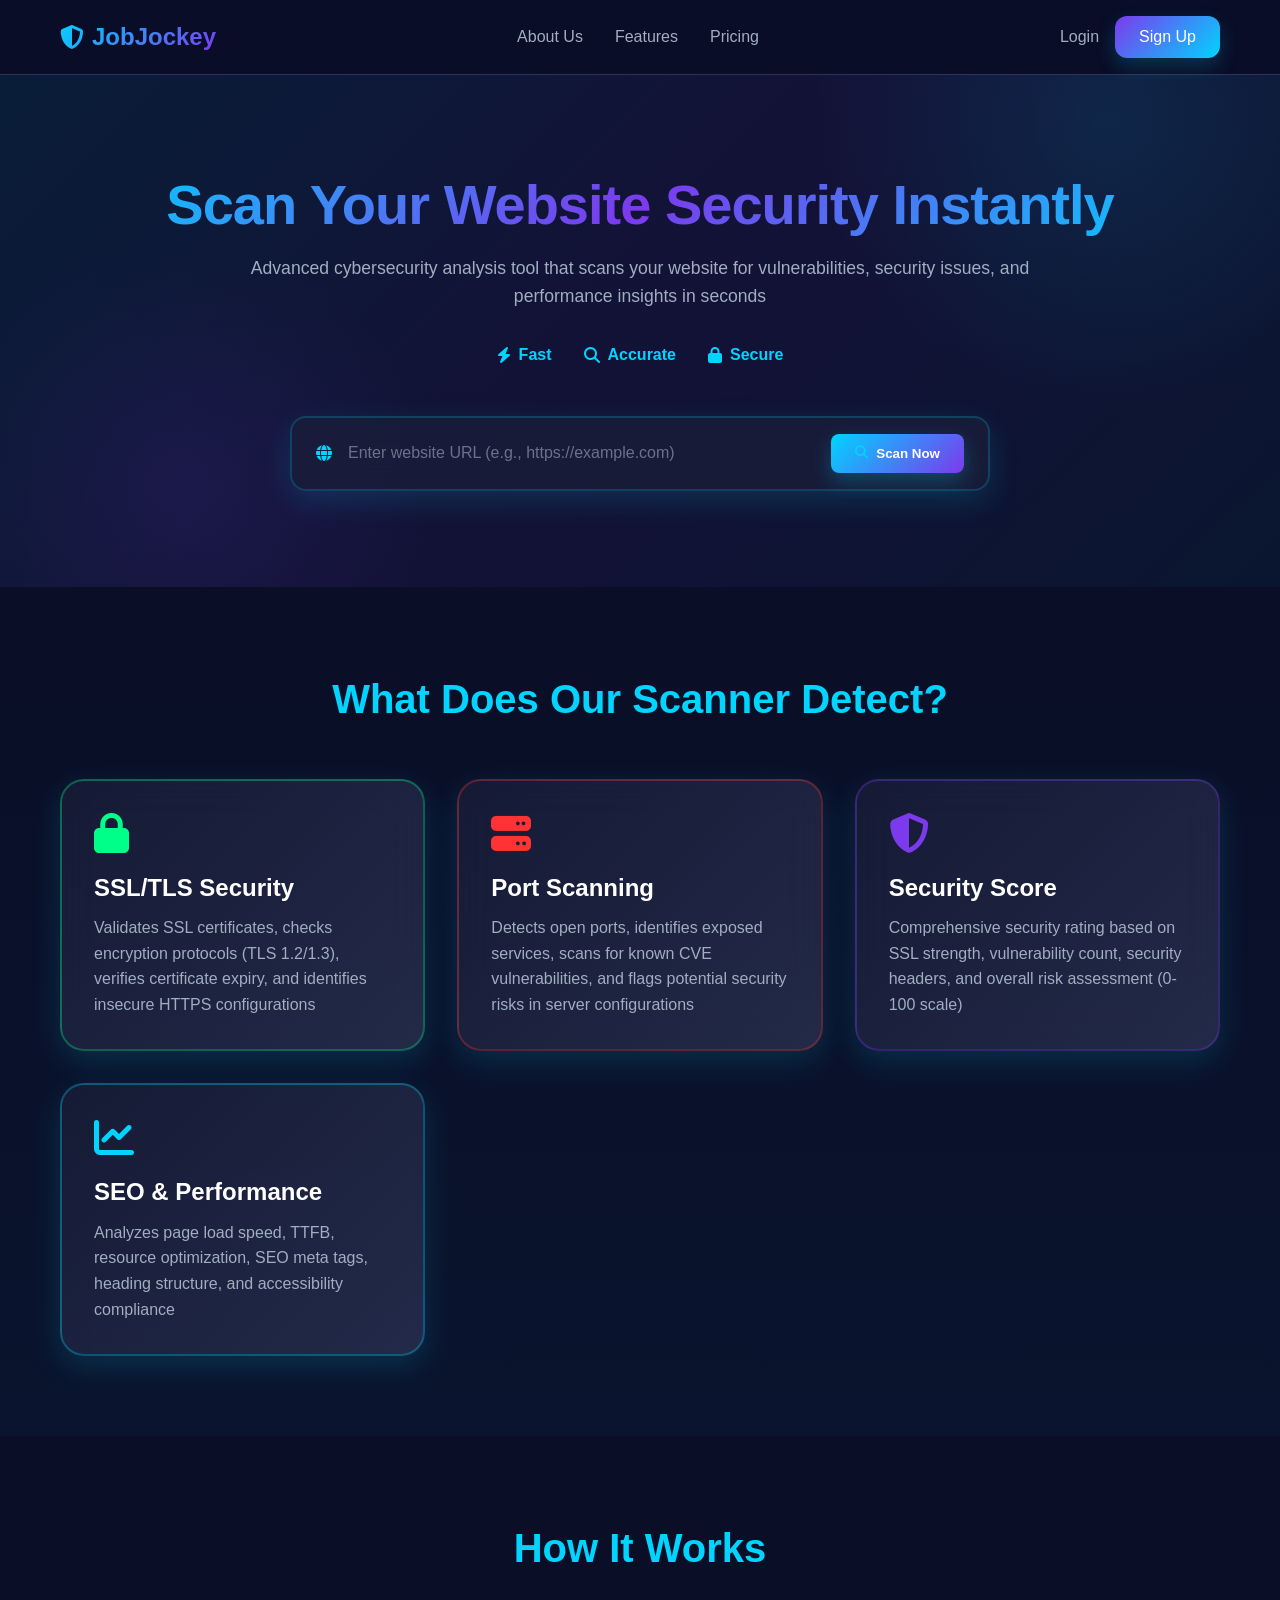
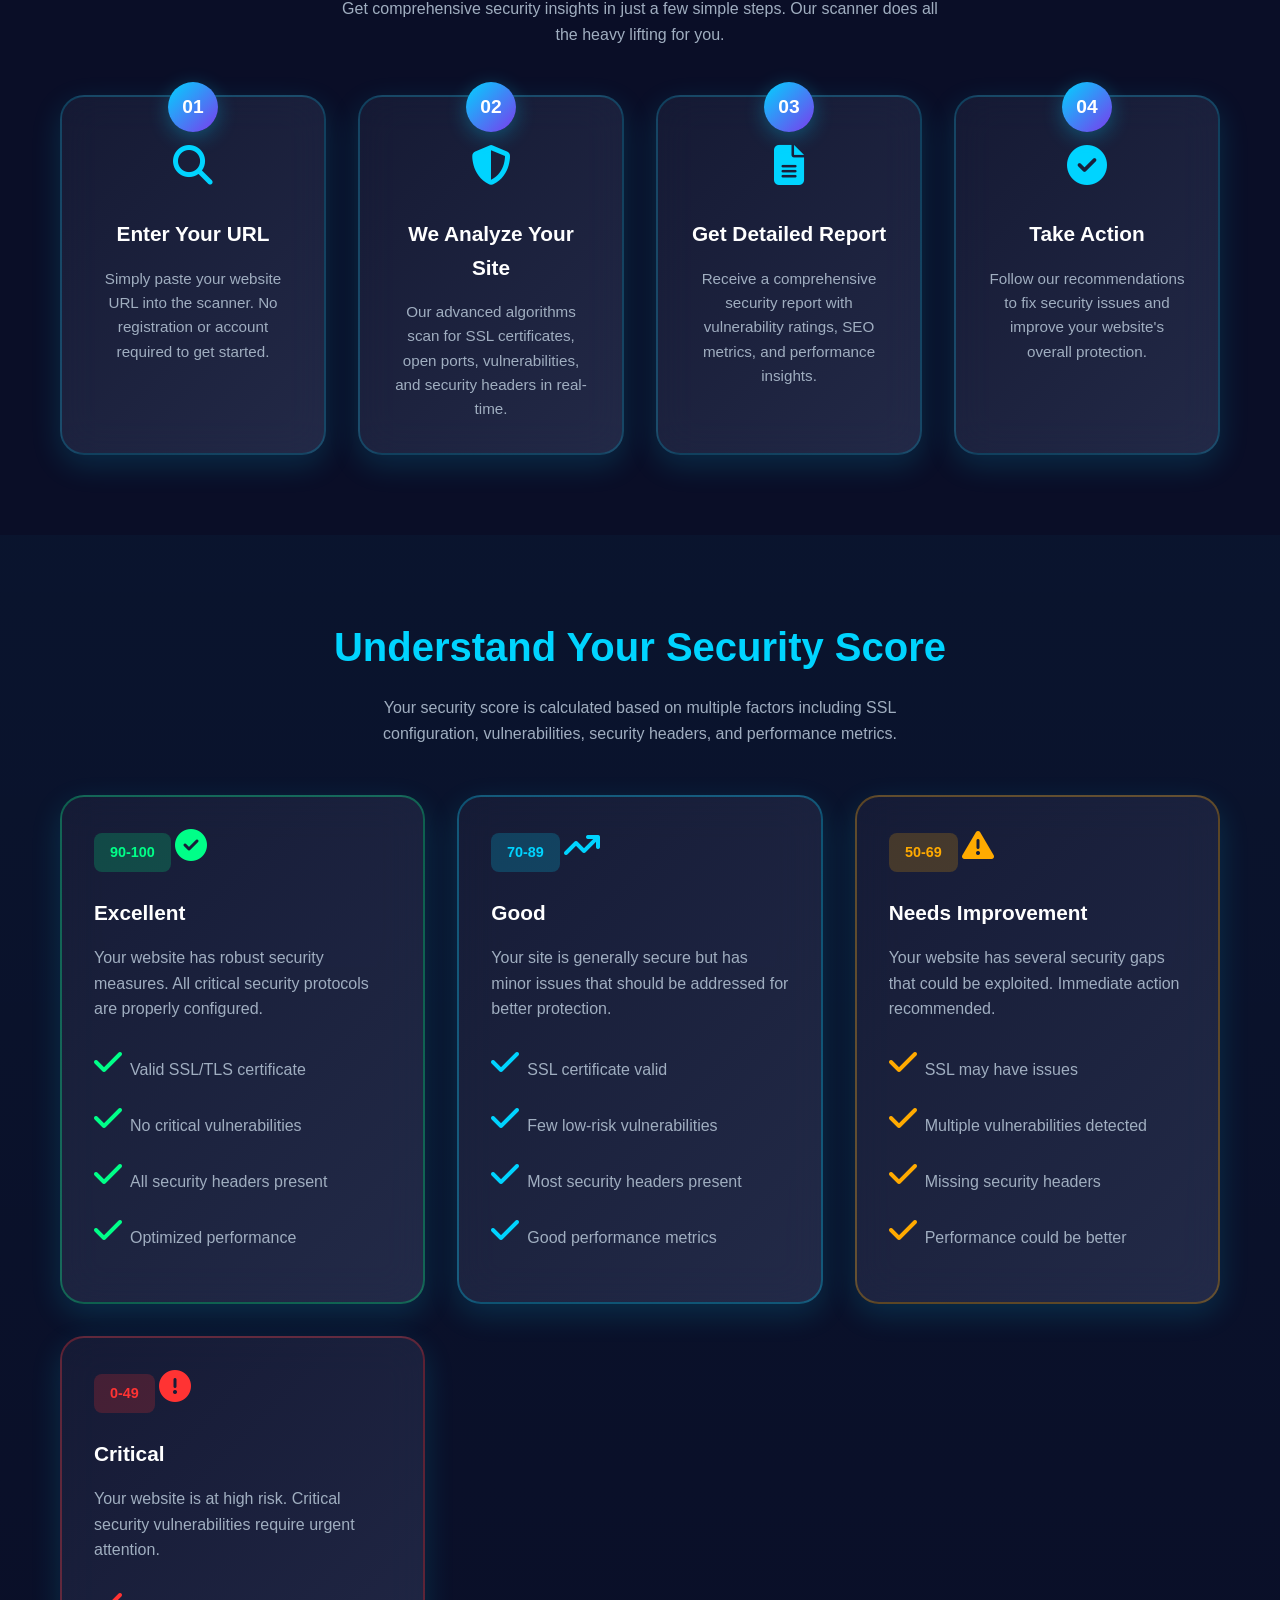
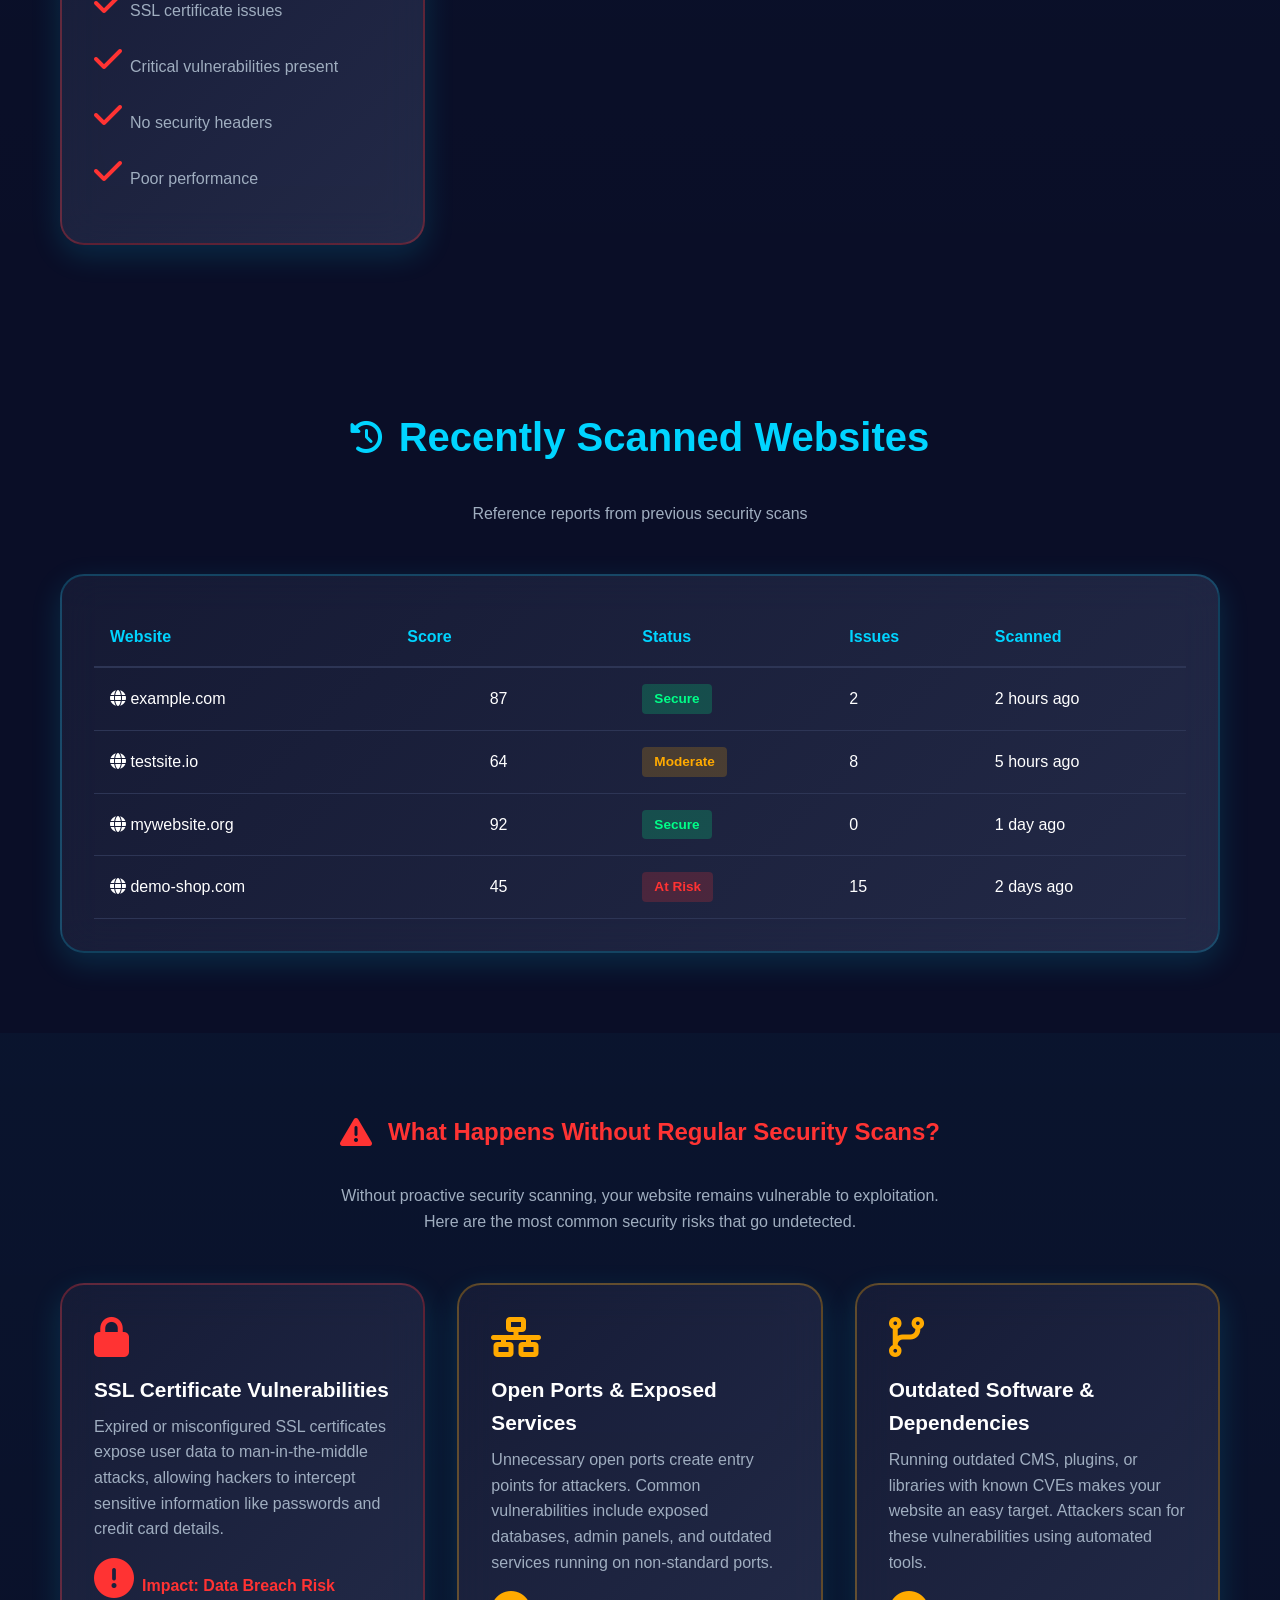
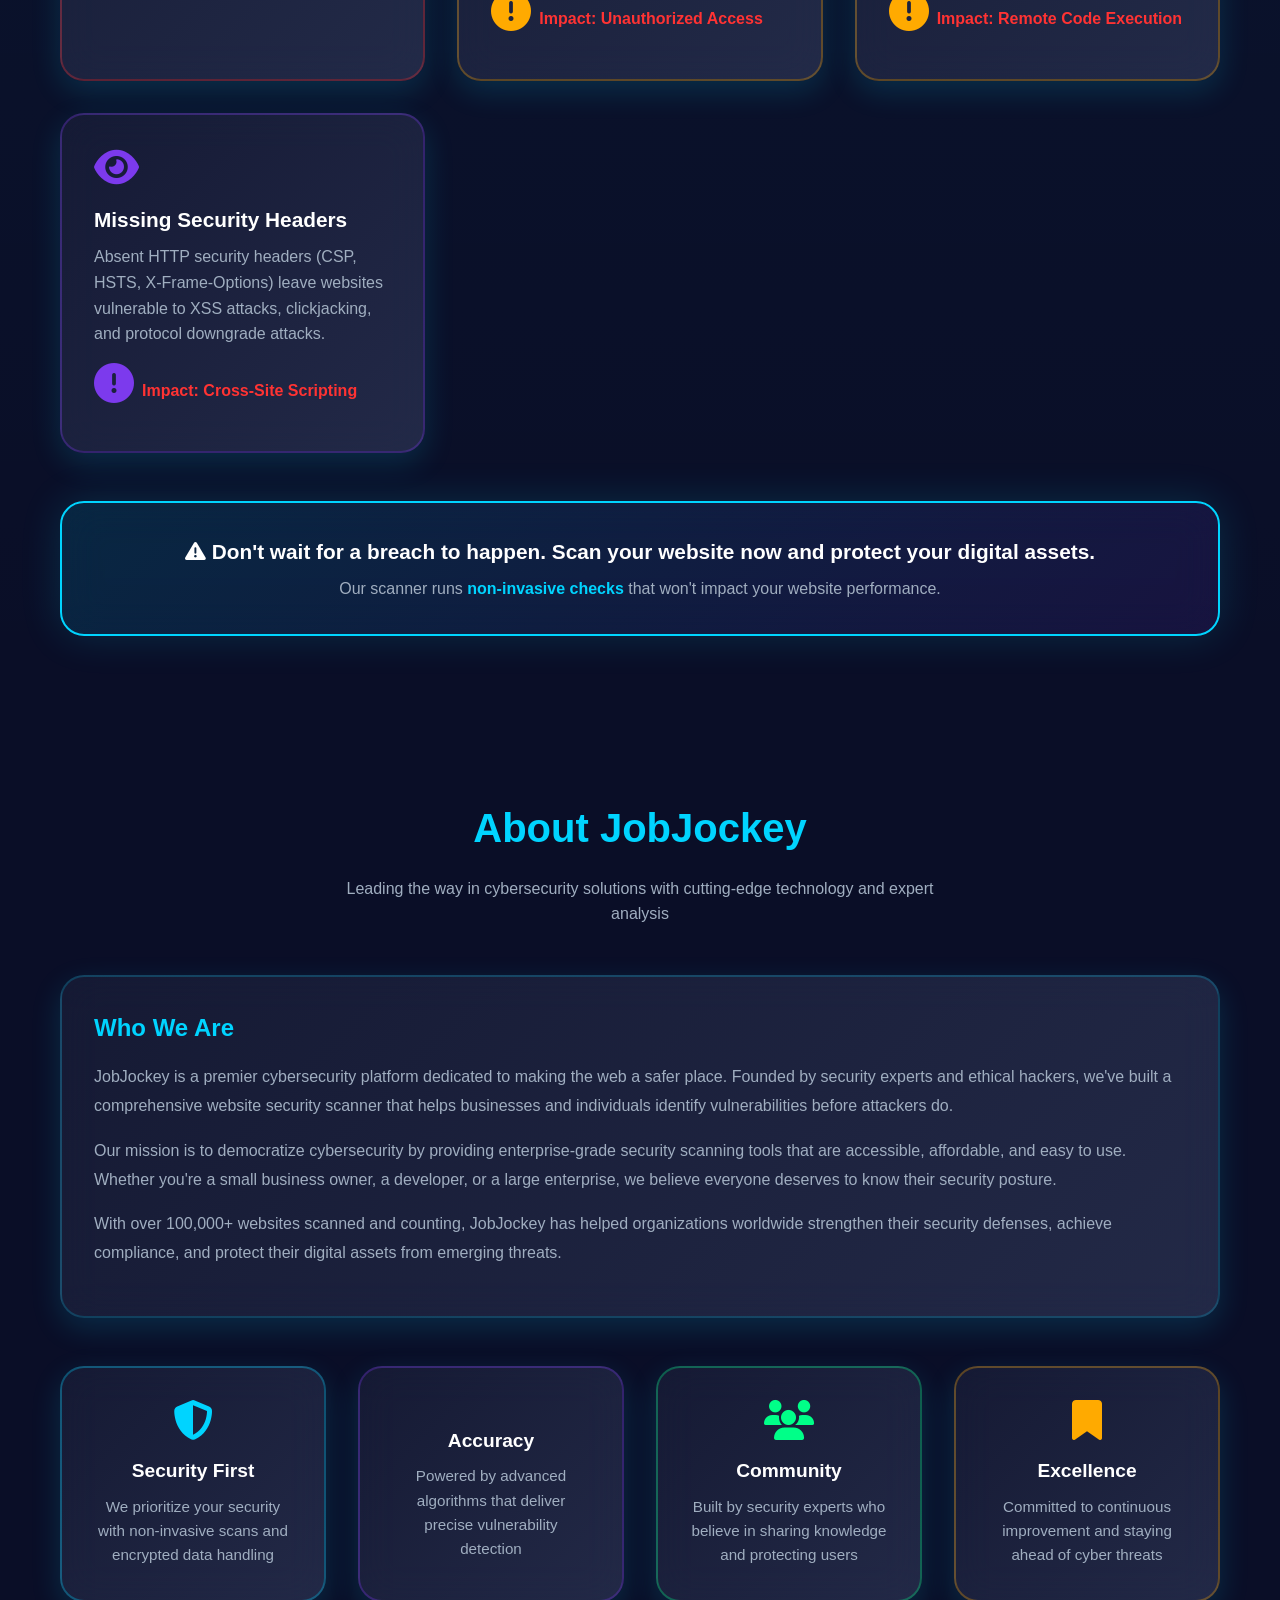
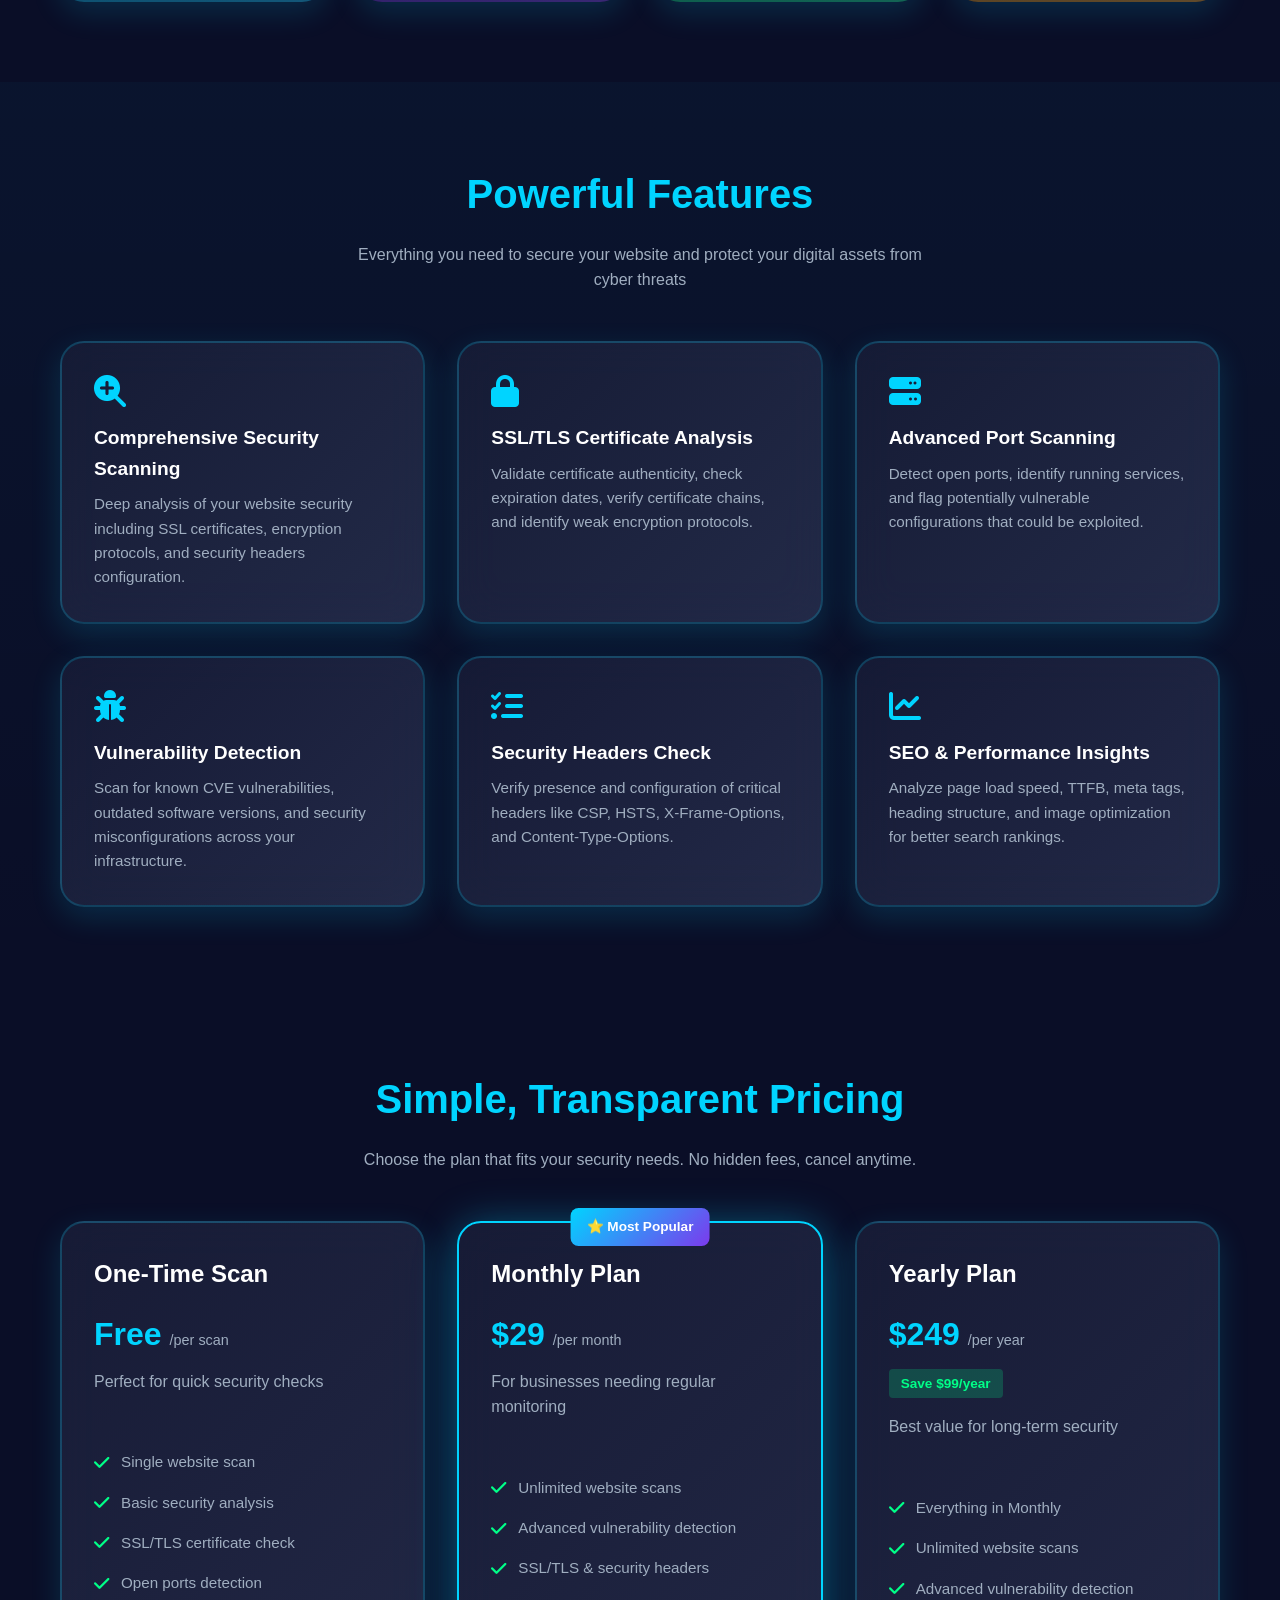
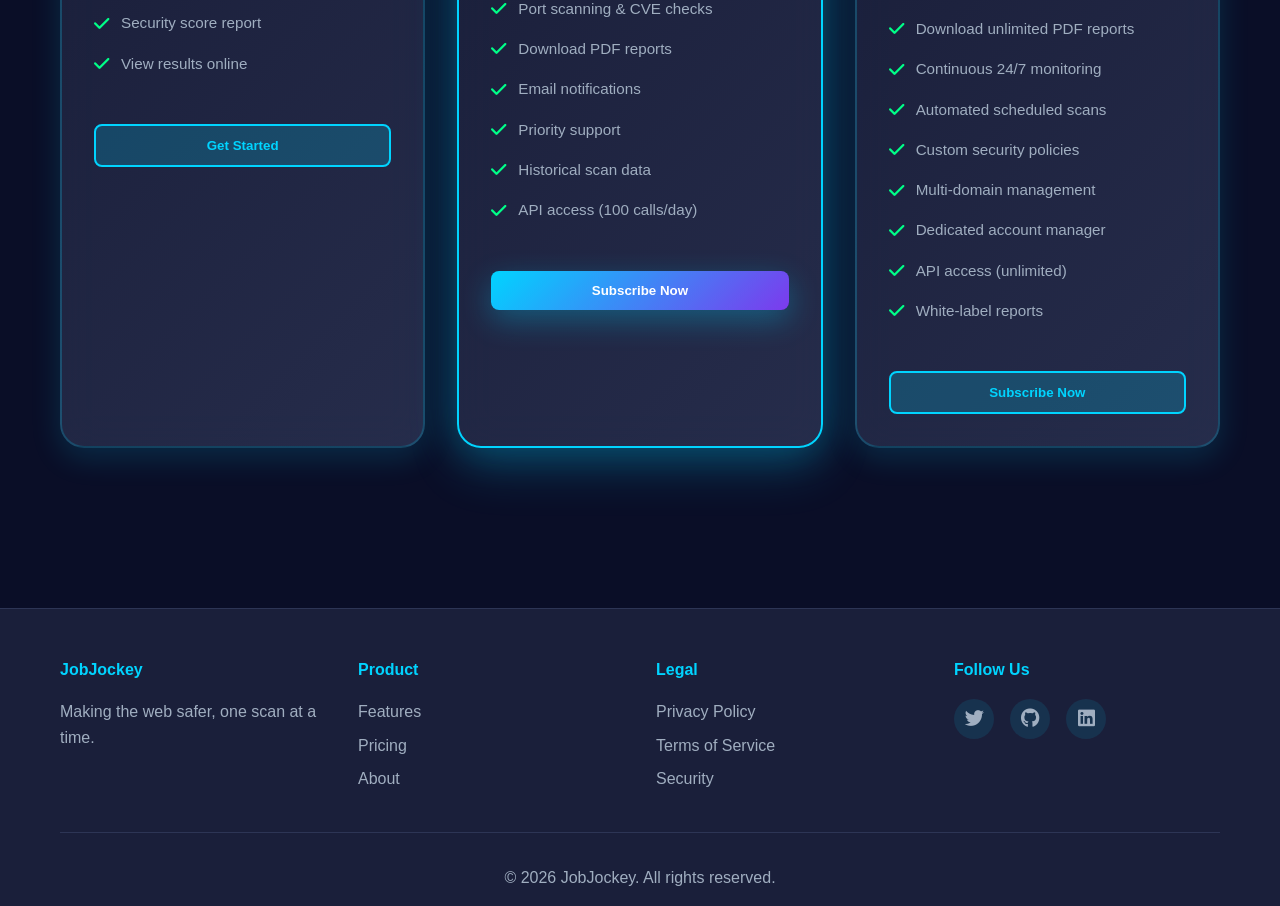
==== commit a042b3df: "login and sign up" ====
--- a/index.html
+++ b/index.html
@@ -7,7 +7,7 @@
     <link rel="stylesheet" href="styles.css">
     <link rel="stylesheet" href="https://cdnjs.cloudflare.com/ajax/libs/font-awesome/6.4.0/css/all.min.css">
 </head>
-<body>
+<body onload="handleHomeLoad()">
     <!-- Navigation Header -->
     <header class="navbar">
         <div class="container">
@@ -20,9 +20,14 @@
                 <a href="#features">Features</a>
                 <a href="#pricing">Pricing</a>
             </nav>
-            <div class="nav-actions">
-                <a href="#" class="login-btn">Login</a>
-                <a href="#" class="signup-btn">Sign Up</a>
+            <div class="nav-actions" id="navActions">
+                <a href="login.html" class="login-btn">Login</a>
+                <a href="signup.html" class="signup-btn">Sign Up</a>
+            </div>
+            <div class="nav-actions authenticated" id="navActionsAuth" style="display: none;">
+                <span class="user-email" id="navUserEmail"></span>
+                <a href="dashboard.html" class="dashboard-btn">Dashboard</a>
+                <button class="logout-btn" onclick="handleLogout()">Logout</button>
             </div>
         </div>
     </header>
@@ -39,6 +44,8 @@
                 <span><i class="fas fa-lock"></i> Secure</span>
             </div>
 
+
+            
             <div class="search-box">
                 <i class="fas fa-globe"></i>
                 <input type="text" placeholder="Enter website URL (e.g., https://example.com)" id="urlInput">
@@ -716,6 +723,35 @@
         </div>
     </footer>
 
+    <script src="auth.js"></script>
     <script src="script.js"></script>
+    <script>
+        function handleHomeLoad() {
+            const user = auth.getCurrentUser();
+            const navActions = document.getElementById('navActions');
+            const navActionsAuth = document.getElementById('navActionsAuth');
+            const authPrompt = document.getElementById('authPrompt');
+
+            if (user) {
+                // User is logged in
+                navActions.style.display = 'none';
+                navActionsAuth.style.display = 'flex';
+                document.getElementById('navUserEmail').textContent = user.email;
+                if (authPrompt) authPrompt.style.display = 'none';
+            } else {
+                // User is not logged in
+                navActions.style.display = 'flex';
+                navActionsAuth.style.display = 'none';
+                if (authPrompt) authPrompt.style.display = 'block';
+            }
+        }
+
+        function handleLogout() {
+            if (confirm('Are you sure you want to logout?')) {
+                auth.logout();
+                window.location.reload();
+            }
+        }
+    </script>
 </body>
 </html>
--- a/styles.css
+++ b/styles.css
@@ -39,11 +39,12 @@
 /* Navigation */
 .navbar {
     background-color: rgba(10, 14, 39, 0.95);
-    backdrop-filter: blur(10px);
+    backdrop-filter: blur(20px);
     border-bottom: 1px solid var(--border-color);
     position: sticky;
     top: 0;
     z-index: 1000;
+    box-shadow: 0 2px 20px rgba(0, 0, 0, 0.2);
 }
 
 .navbar .container {
@@ -60,6 +61,15 @@
     font-size: 1.5rem;
     font-weight: bold;
     color: var(--primary);
+    background: linear-gradient(135deg, var(--primary), var(--secondary));
+    -webkit-background-clip: text;
+    -webkit-text-fill-color: transparent;
+    background-clip: text;
+    transition: transform 0.3s ease;
+}
+
+.nav-brand:hover {
+    transform: scale(1.05);
 }
 
 .nav-menu {
@@ -97,14 +107,15 @@
     background: linear-gradient(135deg, var(--secondary), var(--primary));
     color: white;
     padding: 0.5rem 1.5rem;
-    border-radius: 0.5rem;
+    border-radius: 0.75rem;
     text-decoration: none;
-    transition: transform 0.3s ease, box-shadow 0.3s ease;
+    transition: all 0.4s cubic-bezier(0.4, 0, 0.2, 1);
+    box-shadow: 0 8px 20px rgba(0, 212, 255, 0.2);
 }
 
 .signup-btn:hover {
-    transform: translateY(-2px);
-    box-shadow: 0 10px 20px rgba(124, 58, 237, 0.3);
+    transform: translateY(-3px);
+    box-shadow: 0 15px 40px rgba(0, 212, 255, 0.35);
 }
 
 /* Hero Section */
@@ -209,10 +220,15 @@
     color: var(--text-primary);
     font-size: 1rem;
     outline: none;
+    transition: all 0.3s ease;
 }
 
 .search-box input::placeholder {
-    color: var(--text-secondary);
+    color: rgba(160, 174, 192, 0.6);
+}
+
+.search-box input:focus::placeholder {
+    color: rgba(160, 174, 192, 0.3);
 }
 
 .search-box i {
@@ -313,6 +329,11 @@
 .detector-card i {
     font-size: 2.5rem;
     margin-bottom: 1rem;
+    transition: all 0.4s ease;
+}
+
+.detector-card:hover i {
+    transform: scale(1.15) rotate(5deg);
 }
 
 .detector-card.ssl {
@@ -417,6 +438,8 @@
     justify-content: center;
     font-weight: bold;
     font-size: 1.2rem;
+    box-shadow: 0 5px 20px rgba(0, 212, 255, 0.3);
+    animation: floatIn 0.6s ease;
 }
 
 .step-card i {
@@ -456,16 +479,18 @@
 }
 
 .score-card {
-    background: linear-gradient(135deg, rgba(26, 31, 58, 0.6), rgba(45, 53, 85, 0.6));
+    background: linear-gradient(135deg, rgba(26, 31, 58, 0.7) 0%, rgba(45, 53, 85, 0.7) 100%);
     border: 2px solid var(--card-border);
-    border-radius: 1rem;
+    border-radius: 1.5rem;
     padding: 2rem;
-    backdrop-filter: blur(10px);
-    transition: all 0.3s ease;
+    backdrop-filter: blur(20px);
+    transition: all 0.4s cubic-bezier(0.4, 0, 0.2, 1);
+    box-shadow: var(--shadow-md);
 }
 
 .score-card:hover {
-    transform: translateY(-5px);
+    transform: translateY(-8px);
+    box-shadow: var(--shadow-lg);
 }
 
 .score-badge {
@@ -589,13 +614,14 @@
 }
 
 .table-wrapper {
-    background: linear-gradient(135deg, rgba(26, 31, 58, 0.6), rgba(45, 53, 85, 0.6));
+    background: linear-gradient(135deg, rgba(26, 31, 58, 0.7) 0%, rgba(45, 53, 85, 0.7) 100%);
     border: 2px solid var(--card-border);
-    border-radius: 1rem;
+    border-radius: 1.5rem;
     padding: 2rem;
-    backdrop-filter: blur(10px);
+    backdrop-filter: blur(20px);
     overflow-x: auto;
     margin-top: 2rem;
+    box-shadow: var(--shadow-md);
 }
 
 .scan-table {
@@ -624,7 +650,9 @@
 }
 
 .scan-table tbody tr:hover {
-    background-color: rgba(0, 212, 255, 0.05);
+    background-color: rgba(0, 212, 255, 0.1);
+    box-shadow: inset 0 0 20px rgba(0, 212, 255, 0.1);
+    transform: scale(1.01);
 }
 
 .score-bar {
@@ -679,16 +707,18 @@
 }
 
 .risk-card {
-    background: linear-gradient(135deg, rgba(26, 31, 58, 0.6), rgba(45, 53, 85, 0.6));
+    background: linear-gradient(135deg, rgba(26, 31, 58, 0.7) 0%, rgba(45, 53, 85, 0.7) 100%);
     border: 2px solid var(--card-border);
-    border-radius: 1rem;
+    border-radius: 1.5rem;
     padding: 2rem;
-    backdrop-filter: blur(10px);
-    transition: all 0.3s ease;
+    backdrop-filter: blur(20px);
+    transition: all 0.4s cubic-bezier(0.4, 0, 0.2, 1);
+    box-shadow: var(--shadow-md);
 }
 
 .risk-card:hover {
-    transform: translateY(-5px);
+    transform: translateY(-8px);
+    box-shadow: var(--shadow-lg);
 }
 
 .risk-card.ssl-risk {
@@ -742,11 +772,13 @@
 
 .cta-box {
     margin-top: 3rem;
-    background: linear-gradient(135deg, rgba(0, 212, 255, 0.1), rgba(124, 58, 237, 0.1));
+    background: linear-gradient(135deg, rgba(0, 212, 255, 0.12) 0%, rgba(124, 58, 237, 0.12) 100%);
     border: 2px solid var(--primary);
-    border-radius: 1rem;
+    border-radius: 1.5rem;
     padding: 2rem;
     text-align: center;
+    box-shadow: 0 0 40px rgba(0, 212, 255, 0.15);
+    backdrop-filter: blur(20px);
 }
 
 .cta-box h3 {
@@ -779,11 +811,12 @@
 }
 
 .about-box {
-    background: linear-gradient(135deg, rgba(26, 31, 58, 0.6), rgba(45, 53, 85, 0.6));
+    background: linear-gradient(135deg, rgba(26, 31, 58, 0.7) 0%, rgba(45, 53, 85, 0.7) 100%);
     border: 2px solid var(--card-border);
-    border-radius: 1rem;
+    border-radius: 1.5rem;
     padding: 2rem;
-    backdrop-filter: blur(10px);
+    backdrop-filter: blur(20px);
+    box-shadow: var(--shadow-md);
 }
 
 .about-box h3 {
@@ -806,17 +839,19 @@
 }
 
 .value-card {
-    background: linear-gradient(135deg, rgba(26, 31, 58, 0.6), rgba(45, 53, 85, 0.6));
+    background: linear-gradient(135deg, rgba(26, 31, 58, 0.7) 0%, rgba(45, 53, 85, 0.7) 100%);
     border: 2px solid var(--card-border);
-    border-radius: 1rem;
+    border-radius: 1.5rem;
     padding: 2rem;
     text-align: center;
-    backdrop-filter: blur(10px);
-    transition: all 0.3s ease;
+    backdrop-filter: blur(20px);
+    transition: all 0.4s cubic-bezier(0.4, 0, 0.2, 1);
+    box-shadow: var(--shadow-md);
 }
 
 .value-card:hover {
-    transform: translateY(-5px);
+    transform: translateY(-8px);
+    box-shadow: var(--shadow-lg);
 }
 
 .value-card.security {
@@ -887,17 +922,19 @@
 }
 
 .feature-card {
-    background: linear-gradient(135deg, rgba(26, 31, 58, 0.6), rgba(45, 53, 85, 0.6));
+    background: linear-gradient(135deg, rgba(26, 31, 58, 0.7) 0%, rgba(45, 53, 85, 0.7) 100%);
     border: 2px solid var(--card-border);
-    border-radius: 1rem;
+    border-radius: 1.5rem;
     padding: 2rem;
-    backdrop-filter: blur(10px);
-    transition: all 0.3s ease;
+    backdrop-filter: blur(20px);
+    transition: all 0.4s cubic-bezier(0.4, 0, 0.2, 1);
+    box-shadow: var(--shadow-md);
 }
 
 .feature-card:hover {
-    transform: translateY(-5px);
+    transform: translateY(-8px);
     border-color: var(--primary);
+    box-shadow: var(--shadow-lg), 0 0 30px rgba(0, 212, 255, 0.2);
 }
 
 .feature-card i {
@@ -937,22 +974,28 @@
 }
 
 .pricing-card {
-    background: linear-gradient(135deg, rgba(26, 31, 58, 0.8), rgba(45, 53, 85, 0.8));
+    background: linear-gradient(135deg, rgba(26, 31, 58, 0.8) 0%, rgba(45, 53, 85, 0.8) 100%);
     border: 2px solid var(--card-border);
-    border-radius: 1rem;
+    border-radius: 1.5rem;
     padding: 2rem;
-    backdrop-filter: blur(10px);
-    transition: all 0.3s ease;
+    backdrop-filter: blur(20px);
+    transition: all 0.4s cubic-bezier(0.4, 0, 0.2, 1);
     position: relative;
+    box-shadow: var(--shadow-md);
 }
 
 .pricing-card:hover {
-    transform: translateY(-5px);
+    transform: translateY(-8px);
+    box-shadow: var(--shadow-lg);
 }
 
 .pricing-card.popular {
     border-color: var(--primary);
-    box-shadow: 0 0 30px rgba(0, 212, 255, 0.2);
+    box-shadow: 0 0 40px rgba(0, 212, 255, 0.25), var(--shadow-lg);
+}
+
+.pricing-card.popular:hover {
+    box-shadow: 0 0 60px rgba(0, 212, 255, 0.35), var(--shadow-lg);
 }
 
 .popular-badge {
@@ -1046,16 +1089,18 @@
     background: linear-gradient(135deg, var(--primary), var(--secondary));
     border: none;
     color: white;
+    box-shadow: 0 10px 30px rgba(0, 212, 255, 0.3);
 }
 
 .pricing-btn.primary:hover {
-    box-shadow: 0 10px 20px rgba(0, 212, 255, 0.3);
+    box-shadow: 0 15px 40px rgba(0, 212, 255, 0.4), 0 0 30px rgba(124, 58, 237, 0.2);
+    transform: translateY(-3px);
 }
 
 /* Results Section */
 .results-section {
     padding: 3rem 0 5rem;
-    animation: fadeIn 0.5s ease;
+    animation: fadeIn 0.8s ease;
 }
 
 @keyframes fadeIn {
@@ -1067,6 +1112,59 @@
     }
 }
 
+@keyframes slideDown {
+    from {
+        opacity: 0;
+        transform: translateY(-30px);
+    }
+    to {
+        opacity: 1;
+        transform: translateY(0);
+    }
+}
+
+@keyframes fadeInUp {
+    from {
+        opacity: 0;
+        transform: translateY(30px);
+    }
+    to {
+        opacity: 1;
+        transform: translateY(0);
+    }
+}
+
+@keyframes slideIn {
+    from {
+        opacity: 0;
+        transform: translateX(-30px);
+    }
+    to {
+        opacity: 1;
+        transform: translateX(0);
+    }
+}
+
+@keyframes floatIn {
+    from {
+        opacity: 0;
+        transform: translateY(20px) scale(0.95);
+    }
+    to {
+        opacity: 1;
+        transform: translateY(0) scale(1);
+    }
+}
+
+@keyframes glow {
+    0%, 100% {
+        box-shadow: 0 0 20px rgba(0, 212, 255, 0.3);
+    }
+    50% {
+        box-shadow: 0 0 40px rgba(0, 212, 255, 0.5);
+    }
+}
+
 .results-header {
     display: flex;
     justify-content: space-between;
@@ -1089,38 +1187,56 @@
     border: 2px solid var(--primary);
     color: var(--primary);
     padding: 0.65rem 1.5rem;
-    border-radius: 0.5rem;
+    border-radius: 0.75rem;
     cursor: pointer;
-    font-weight: 600;
-    transition: all 0.3s ease;
+    font-weight: 700;
+    transition: all 0.4s cubic-bezier(0.4, 0, 0.2, 1);
     display: flex;
     align-items: center;
     gap: 0.5rem;
+    position: relative;
+    overflow: hidden;
+}
+
+.back-btn::before {
+    content: '';
+    position: absolute;
+    top: 0;
+    left: -100%;
+    width: 100%;
+    height: 100%;
+    background: var(--primary);
+    transition: left 0.4s ease;
+    z-index: -1;
+}
+
+.back-btn:hover::before {
+    left: 0;
 }
 
 .back-btn:hover {
-    background: var(--primary);
     color: var(--dark-bg);
     transform: translateX(-3px);
 }
 
 .download-btn {
-    background: linear-gradient(135deg, var(--primary), var(--secondary));
+    background: linear-gradient(135deg, var(--primary) 0%, var(--secondary) 100%);
     border: none;
     color: white;
     padding: 0.65rem 1.5rem;
-    border-radius: 0.5rem;
+    border-radius: 0.75rem;
     cursor: pointer;
-    font-weight: 600;
-    transition: all 0.3s ease;
+    font-weight: 700;
+    transition: all 0.4s cubic-bezier(0.4, 0, 0.2, 1);
     display: flex;
     align-items: center;
     gap: 0.5rem;
+    box-shadow: 0 8px 20px rgba(0, 212, 255, 0.25);
 }
 
 .download-btn:hover {
-    transform: translateY(-2px);
-    box-shadow: 0 10px 20px rgba(0, 212, 255, 0.3);
+    transform: translateY(-3px);
+    box-shadow: 0 15px 40px rgba(0, 212, 255, 0.35);
 }
 
 .scan-info {
@@ -1157,16 +1273,24 @@
 
 /* Score Card */
 .score-card-result {
-    background: linear-gradient(135deg, rgba(26, 31, 58, 0.8), rgba(45, 53, 85, 0.8));
-    border: 2px solid var(--card-border);
-    border-radius: 1rem;
-    padding: 2rem;
-    backdrop-filter: blur(10px);
+    background: linear-gradient(135deg, rgba(26, 31, 58, 0.8) 0%, rgba(45, 53, 85, 0.8) 100%);
+    border: 3px solid;
+    border-image: linear-gradient(135deg, var(--primary), var(--secondary)) 1;
+    border-radius: 2rem;
+    padding: 2.5rem;
+    backdrop-filter: blur(20px);
     display: flex;
     flex-direction: column;
     align-items: center;
     text-align: center;
     grid-column: span 1;
+    box-shadow: 0 0 40px rgba(0, 212, 255, 0.2), var(--shadow-lg);
+    transition: all 0.4s cubic-bezier(0.4, 0, 0.2, 1);
+}
+
+.score-card-result:hover {
+    box-shadow: 0 0 60px rgba(0, 212, 255, 0.3), var(--shadow-lg);
+    transform: translateY(-8px);
 }
 
 .score-header {
@@ -1195,6 +1319,7 @@
     width: 200px;
     height: 200px;
     margin: 1rem 0;
+    filter: drop-shadow(0 10px 30px rgba(0, 212, 255, 0.2));
 }
 
 .circular-progress svg {
@@ -1214,9 +1339,10 @@
     stroke: url(#gradientStroke);
     stroke-width: 8;
     stroke-linecap: round;
-    transition: stroke-dashoffset 1s ease;
+    transition: stroke-dashoffset 1.5s cubic-bezier(0.4, 0, 0.2, 1);
     stroke-dasharray: 282.7;
     stroke-dashoffset: 282.7;
+    filter: drop-shadow(0 0 10px rgba(0, 212, 255, 0.3));
 }
 
 .score-value {
@@ -1238,16 +1364,18 @@
 
 /* Result Cards */
 .result-card {
-    background: linear-gradient(135deg, rgba(26, 31, 58, 0.8), rgba(45, 53, 85, 0.8));
+    background: linear-gradient(135deg, rgba(26, 31, 58, 0.8) 0%, rgba(45, 53, 85, 0.8) 100%);
     border: 2px solid var(--card-border);
-    border-radius: 1rem;
+    border-radius: 1.5rem;
     padding: 2rem;
-    backdrop-filter: blur(10px);
-    transition: all 0.3s ease;
+    backdrop-filter: blur(20px);
+    transition: all 0.4s cubic-bezier(0.4, 0, 0.2, 1);
+    box-shadow: var(--shadow-md);
 }
 
 .result-card:hover {
-    transform: translateY(-5px);
+    transform: translateY(-8px);
+    box-shadow: var(--shadow-lg);
 }
 
 .card-header {
@@ -1314,12 +1442,13 @@
 }
 
 .recommendations-card {
-    background: linear-gradient(135deg, rgba(26, 31, 58, 0.8), rgba(45, 53, 85, 0.8));
+    background: linear-gradient(135deg, rgba(26, 31, 58, 0.8) 0%, rgba(45, 53, 85, 0.8) 100%);
     border: 2px solid var(--card-border);
-    border-radius: 1rem;
+    border-radius: 1.5rem;
     padding: 2rem;
-    backdrop-filter: blur(10px);
+    backdrop-filter: blur(20px);
     margin-bottom: 2rem;
+    box-shadow: var(--shadow-md);
 }
 
 .recommendations-card .card-header {
@@ -1546,6 +1675,12 @@
     background: rgba(0, 0, 0, 0.2);
     border-radius: 0.75rem;
     border-left: 4px solid var(--success);
+    transition: all 0.3s ease;
+}
+
+.recommendation-item:hover {
+    background: rgba(0, 255, 136, 0.1);
+    transform: translateX(5px);
 }
 
 .recommendation-item i {
@@ -1795,3 +1930,1044 @@
         gap: 0.5rem;
     }
 }
+
+/* ==================== AUTHENTICATION STYLES ==================== */
+
+/* Auth Section */
+.auth-section {
+    min-height: 100vh;
+    display: flex;
+    align-items: center;
+    justify-content: center;
+    padding: 2rem 0;
+    background: linear-gradient(135deg, var(--dark-bg) 0%, var(--dark-secondary) 100%);
+}
+
+.auth-wrapper {
+    display: grid;
+    grid-template-columns: 1fr 1fr;
+    gap: 3rem;
+    max-width: 1100px;
+    width: 100%;
+    align-items: center;
+}
+
+.auth-card {
+    background: linear-gradient(135deg, rgba(26, 31, 58, 0.95) 0%, rgba(45, 53, 85, 0.95) 100%);
+    border: 2px solid var(--card-border);
+    border-radius: 1.5rem;
+    padding: 3rem;
+    backdrop-filter: blur(20px);
+    box-shadow: var(--shadow-lg);
+}
+
+.auth-header {
+    text-align: center;
+    margin-bottom: 2rem;
+}
+
+.auth-header i {
+    font-size: 3rem;
+    color: var(--primary);
+    margin-bottom: 1rem;
+    display: block;
+}
+
+.auth-header h1 {
+    font-size: 2rem;
+    color: var(--text-primary);
+    margin-bottom: 0.5rem;
+}
+
+.auth-header p {
+    color: var(--text-secondary);
+    font-size: 1rem;
+}
+
+/* Form Styles */
+.auth-form {
+    display: flex;
+    flex-direction: column;
+    gap: 1.5rem;
+}
+
+.form-group {
+    display: flex;
+    flex-direction: column;
+    gap: 0.5rem;
+}
+
+.form-group label {
+    color: var(--text-primary);
+    font-weight: 600;
+    font-size: 0.95rem;
+}
+
+.input-wrapper {
+    display: flex;
+    align-items: center;
+    gap: 0.75rem;
+    background: rgba(10, 14, 39, 0.6);
+    border: 2px solid var(--border-color);
+    border-radius: 0.75rem;
+    padding: 0 1rem;
+    transition: all 0.3s ease;
+    position: relative;
+}
+
+.input-wrapper:focus-within {
+    border-color: var(--primary);
+    box-shadow: 0 0 20px rgba(0, 212, 255, 0.2);
+}
+
+.input-wrapper i {
+    color: var(--primary);
+    font-size: 1.1rem;
+    flex-shrink: 0;
+}
+
+.input-wrapper input {
+    flex: 1;
+    background: transparent;
+    border: none;
+    color: var(--text-primary);
+    padding: 0.75rem 0;
+    font-size: 1rem;
+    outline: none;
+}
+
+.input-wrapper input::placeholder {
+    color: var(--text-secondary);
+}
+
+.toggle-password {
+    cursor: pointer;
+    transition: color 0.2s ease;
+}
+
+.toggle-password:hover {
+    color: var(--secondary);
+}
+
+/* Password Requirements */
+.password-requirements {
+    background: rgba(10, 14, 39, 0.6);
+    border: 1px solid var(--border-color);
+    border-radius: 0.75rem;
+    padding: 1rem;
+    margin-top: 0.5rem;
+}
+
+.password-requirements p {
+    color: var(--text-secondary);
+    font-size: 0.85rem;
+    margin-bottom: 0.75rem;
+}
+
+.requirement {
+    display: flex;
+    align-items: center;
+    gap: 0.5rem;
+    color: var(--text-secondary);
+    font-size: 0.85rem;
+    margin-bottom: 0.5rem;
+}
+
+.requirement i {
+    font-size: 0.6rem;
+    color: var(--text-secondary);
+    transition: all 0.3s ease;
+}
+
+.requirement.met {
+    color: var(--success);
+}
+
+.requirement.met i {
+    color: var(--success);
+}
+
+.password-match {
+    padding: 0.5rem 1rem;
+    border-radius: 0.5rem;
+    font-size: 0.9rem;
+    display: flex;
+    align-items: center;
+    gap: 0.5rem;
+}
+
+.password-match.success {
+    background: rgba(0, 255, 136, 0.1);
+    color: var(--success);
+    border: 1px solid var(--success);
+}
+
+.password-match.error {
+    background: rgba(255, 51, 51, 0.1);
+    color: var(--danger);
+    border: 1px solid var(--danger);
+}
+
+/* Form Options */
+.form-options {
+    display: flex;
+    justify-content: space-between;
+    align-items: center;
+    flex-wrap: wrap;
+    gap: 1rem;
+}
+
+.remember-me,
+.agree-terms {
+    display: flex;
+    align-items: center;
+    gap: 0.5rem;
+    color: var(--text-secondary);
+    cursor: pointer;
+    font-size: 0.95rem;
+}
+
+.remember-me input,
+.agree-terms input {
+    width: 18px;
+    height: 18px;
+    cursor: pointer;
+    accent-color: var(--primary);
+}
+
+.agree-terms a {
+    color: var(--primary);
+    text-decoration: none;
+    transition: color 0.3s ease;
+}
+
+.agree-terms a:hover {
+    color: var(--secondary);
+}
+
+.forgot-password {
+    color: var(--primary);
+    text-decoration: none;
+    font-size: 0.95rem;
+    transition: color 0.3s ease;
+}
+
+.forgot-password:hover {
+    color: var(--secondary);
+}
+
+/* Auth Button */
+.auth-btn {
+    background: linear-gradient(135deg, var(--primary) 0%, var(--secondary) 100%);
+    border: none;
+    color: white;
+    padding: 0.85rem 1.5rem;
+    border-radius: 0.75rem;
+    font-size: 1rem;
+    font-weight: 700;
+    cursor: pointer;
+    transition: all 0.4s cubic-bezier(0.4, 0, 0.2, 1);
+    display: flex;
+    align-items: center;
+    justify-content: center;
+    gap: 0.5rem;
+    box-shadow: 0 4px 15px rgba(0, 212, 255, 0.3);
+}
+
+.auth-btn:hover {
+    transform: translateY(-2px);
+    box-shadow: 0 6px 25px rgba(0, 212, 255, 0.5);
+}
+
+.auth-btn:active {
+    transform: translateY(0);
+}
+
+/* Error/Success Alert */
+.error-alert,
+.success-alert {
+    padding: 1rem;
+    border-radius: 0.75rem;
+    display: flex;
+    flex-direction: column;
+    gap: 0.5rem;
+    font-size: 0.95rem;
+    margin-bottom: 1rem;
+    animation: slideDown 0.3s ease;
+}
+
+.error-alert {
+    background: rgba(255, 51, 51, 0.1);
+    border: 1px solid var(--danger);
+    color: var(--danger);
+}
+
+.error-alert i,
+.success-alert i {
+    font-size: 1.1rem;
+}
+
+.error-alert div {
+    display: flex;
+    align-items: center;
+    gap: 0.5rem;
+}
+
+.success-alert {
+    background: rgba(0, 255, 136, 0.1);
+    border: 1px solid var(--success);
+    color: var(--success);
+}
+
+@keyframes slideDown {
+    from {
+        opacity: 0;
+        transform: translateY(-10px);
+    }
+    to {
+        opacity: 1;
+        transform: translateY(0);
+    }
+}
+
+/* Demo Notice */
+.demo-notice {
+    background: rgba(0, 212, 255, 0.05);
+    border: 1px solid rgba(0, 212, 255, 0.2);
+    border-radius: 0.75rem;
+    padding: 1rem;
+    margin: 1.5rem 0;
+    font-size: 0.85rem;
+    color: var(--text-secondary);
+}
+
+.demo-notice p {
+    margin-bottom: 0.25rem;
+}
+
+.demo-notice strong {
+    color: var(--primary);
+}
+
+/* Auth Footer */
+.auth-footer {
+    text-align: center;
+    margin-top: 2rem;
+    color: var(--text-secondary);
+    font-size: 0.95rem;
+}
+
+.auth-footer a {
+    color: var(--primary);
+    text-decoration: none;
+    font-weight: 700;
+    transition: color 0.3s ease;
+}
+
+.auth-footer a:hover {
+    color: var(--secondary);
+}
+
+/* Auth Illustration */
+.auth-illustration {
+    display: flex;
+    align-items: center;
+    justify-content: center;
+}
+
+.illustration-content {
+    text-align: center;
+}
+
+.illustration-content i {
+    font-size: 4rem;
+    color: var(--primary);
+    margin-bottom: 1.5rem;
+    display: block;
+}
+
+.illustration-content h2 {
+    font-size: 1.8rem;
+    color: var(--text-primary);
+    margin-bottom: 0.5rem;
+}
+
+.illustration-content p {
+    color: var(--text-secondary);
+    margin-bottom: 2rem;
+}
+
+.features-list {
+    list-style: none;
+    text-align: left;
+    display: inline-block;
+}
+
+.features-list li {
+    display: flex;
+    align-items: center;
+    gap: 0.75rem;
+    color: var(--text-secondary);
+    margin-bottom: 1rem;
+    font-size: 0.95rem;
+}
+
+.features-list i {
+    color: var(--success);
+    font-size: 1.1rem;
+}
+
+/* Auth Prompt (on home page) */
+.auth-prompt {
+    background: linear-gradient(135deg, rgba(0, 212, 255, 0.1) 0%, rgba(124, 58, 237, 0.1) 100%);
+    border: 2px solid rgba(0, 212, 255, 0.3);
+    border-radius: 1rem;
+    padding: 1.5rem;
+    margin-top: 2rem;
+    text-align: center;
+    display: flex;
+    flex-direction: column;
+    align-items: center;
+    gap: 1rem;
+}
+
+.auth-prompt p {
+    color: var(--text-secondary);
+    display: flex;
+    align-items: center;
+    gap: 0.5rem;
+    justify-content: center;
+}
+
+.auth-prompt-buttons {
+    display: flex;
+    gap: 1rem;
+}
+
+.btn-small {
+    background: linear-gradient(135deg, var(--primary) 0%, var(--secondary) 100%);
+    color: white;
+    padding: 0.65rem 1.5rem;
+    border-radius: 0.5rem;
+    text-decoration: none;
+    font-weight: 700;
+    transition: all 0.3s ease;
+    display: inline-block;
+}
+
+.btn-small:hover {
+    transform: translateY(-2px);
+    box-shadow: 0 4px 15px rgba(0, 212, 255, 0.3);
+}
+
+/* ==================== DASHBOARD STYLES ==================== */
+
+.dashboard-container {
+    display: grid;
+    grid-template-columns: 250px 1fr;
+    min-height: calc(100vh - 70px);
+    background: var(--dark-bg);
+}
+
+.dashboard-sidebar {
+    background: linear-gradient(180deg, rgba(26, 31, 58, 0.95) 0%, rgba(10, 14, 39, 0.95) 100%);
+    border-right: 1px solid var(--border-color);
+    padding: 1.5rem 0;
+    overflow-y: auto;
+    position: sticky;
+    top: 70px;
+    max-height: calc(100vh - 70px);
+}
+
+.sidebar-header {
+    padding: 0 1rem 1.5rem;
+    border-bottom: 1px solid var(--border-color);
+}
+
+.user-profile {
+    display: flex;
+    align-items: center;
+    gap: 0.75rem;
+}
+
+.user-avatar {
+    width: 45px;
+    height: 45px;
+    border-radius: 50%;
+    background: linear-gradient(135deg, var(--primary), var(--secondary));
+    display: flex;
+    align-items: center;
+    justify-content: center;
+    color: white;
+    flex-shrink: 0;
+}
+
+.user-info {
+    flex: 1;
+    min-width: 0;
+}
+
+.user-info h3 {
+    font-size: 0.9rem;
+    color: var(--text-primary);
+    white-space: nowrap;
+    overflow: hidden;
+    text-overflow: ellipsis;
+    margin-bottom: 0.25rem;
+}
+
+.user-info p {
+    font-size: 0.75rem;
+    color: var(--text-secondary);
+    white-space: nowrap;
+    overflow: hidden;
+    text-overflow: ellipsis;
+}
+
+/* Sidebar Navigation */
+.sidebar-nav {
+    display: flex;
+    flex-direction: column;
+    gap: 0;
+    margin: 1rem 0;
+}
+
+.nav-item {
+    display: flex;
+    align-items: center;
+    gap: 0.75rem;
+    padding: 1rem 1rem;
+    color: var(--text-secondary);
+    text-decoration: none;
+    transition: all 0.3s ease;
+    border-left: 3px solid transparent;
+}
+
+.nav-item:hover {
+    color: var(--primary);
+    background: rgba(0, 212, 255, 0.1);
+}
+
+.nav-item.active {
+    color: var(--primary);
+    background: rgba(0, 212, 255, 0.1);
+    border-left-color: var(--primary);
+}
+
+.nav-item i {
+    font-size: 1.1rem;
+    flex-shrink: 0;
+}
+
+/* Sidebar Stats */
+.sidebar-stats {
+    padding: 1.5rem 1rem;
+    border-top: 1px solid var(--border-color);
+}
+
+.stat-card {
+    background: rgba(45, 53, 85, 0.5);
+    border: 1px solid var(--border-color);
+    border-radius: 0.75rem;
+    padding: 1rem;
+    display: flex;
+    align-items: center;
+    gap: 0.75rem;
+    margin-bottom: 0.75rem;
+}
+
+.stat-icon {
+    width: 40px;
+    height: 40px;
+    border-radius: 0.5rem;
+    background: linear-gradient(135deg, var(--primary), var(--secondary));
+    display: flex;
+    align-items: center;
+    justify-content: center;
+    color: white;
+    flex-shrink: 0;
+}
+
+.stat-info {
+    flex: 1;
+    min-width: 0;
+}
+
+.stat-label {
+    font-size: 0.75rem;
+    color: var(--text-secondary);
+    margin-bottom: 0.25rem;
+}
+
+.stat-value {
+    font-size: 1.3rem;
+    color: var(--primary);
+    font-weight: 700;
+}
+
+/* Dashboard Main */
+.dashboard-main {
+    padding: 2rem;
+    overflow-y: auto;
+}
+
+.dashboard-section {
+    animation: fadeIn 0.3s ease;
+}
+
+@keyframes fadeIn {
+    from {
+        opacity: 0;
+    }
+    to {
+        opacity: 1;
+    }
+}
+
+.section-header {
+    margin-bottom: 2rem;
+}
+
+.section-header h1 {
+    font-size: 2rem;
+    color: var(--text-primary);
+    margin-bottom: 0.5rem;
+}
+
+.section-header p {
+    color: var(--text-secondary);
+}
+
+/* Scanner Card */
+.scanner-card {
+    background: linear-gradient(135deg, rgba(26, 31, 58, 0.8) 0%, rgba(45, 53, 85, 0.8) 100%);
+    border: 2px solid var(--card-border);
+    border-radius: 1.5rem;
+    padding: 2rem;
+    margin-bottom: 2rem;
+}
+
+.scanner-header {
+    display: flex;
+    align-items: center;
+    gap: 1rem;
+    margin-bottom: 1.5rem;
+}
+
+.scanner-header i {
+    font-size: 1.5rem;
+    color: var(--primary);
+}
+
+.scanner-header h2 {
+    color: var(--text-primary);
+}
+
+.search-box-dashboard {
+    display: flex;
+    align-items: center;
+    gap: 0.75rem;
+    background: rgba(10, 14, 39, 0.6);
+    border: 2px solid var(--border-color);
+    border-radius: 0.75rem;
+    padding: 0 1rem;
+    margin-bottom: 1rem;
+}
+
+.search-box-dashboard i {
+    color: var(--primary);
+    font-size: 1.2rem;
+}
+
+.search-box-dashboard input {
+    flex: 1;
+    background: transparent;
+    border: none;
+    color: var(--text-primary);
+    padding: 1rem 0;
+    font-size: 1rem;
+    outline: none;
+}
+
+.search-box-dashboard input::placeholder {
+    color: var(--text-secondary);
+}
+
+.scan-btn {
+    background: linear-gradient(135deg, var(--primary) 0%, var(--secondary) 100%);
+    border: none;
+    color: white;
+    padding: 0.75rem 1.5rem;
+    border-radius: 0.5rem;
+    cursor: pointer;
+    font-weight: 700;
+    transition: all 0.3s ease;
+    display: flex;
+    align-items: center;
+    gap: 0.5rem;
+    white-space: nowrap;
+}
+
+.scan-btn:hover {
+    transform: translateY(-2px);
+    box-shadow: 0 4px 15px rgba(0, 212, 255, 0.3);
+}
+
+.quick-scan-options {
+    display: flex;
+    gap: 1.5rem;
+    flex-wrap: wrap;
+}
+
+.scan-option {
+    display: flex;
+    align-items: center;
+    gap: 0.5rem;
+    color: var(--text-secondary);
+    cursor: pointer;
+}
+
+.scan-option input {
+    accent-color: var(--primary);
+    cursor: pointer;
+}
+
+/* Recent Scans */
+.recent-scans-section {
+    margin-top: 2rem;
+}
+
+.recent-scans-section h2 {
+    color: var(--text-primary);
+    margin-bottom: 1rem;
+}
+
+.scans-list {
+    display: grid;
+    gap: 1rem;
+}
+
+.scan-item {
+    display: flex;
+    justify-content: space-between;
+    align-items: center;
+    background: rgba(45, 53, 85, 0.5);
+    border: 1px solid var(--border-color);
+    border-radius: 0.75rem;
+    padding: 1rem;
+    cursor: pointer;
+    transition: all 0.3s ease;
+}
+
+.scan-item:hover {
+    background: rgba(45, 53, 85, 0.7);
+    border-color: var(--primary);
+}
+
+.scan-info {
+    flex: 1;
+}
+
+.scan-url {
+    color: var(--text-primary);
+    font-weight: 600;
+    margin-bottom: 0.25rem;
+}
+
+.scan-date {
+    color: var(--text-secondary);
+    font-size: 0.85rem;
+}
+
+.scan-score {
+    display: flex;
+    align-items: center;
+    gap: 1rem;
+}
+
+.score-badge {
+    background: linear-gradient(135deg, var(--primary), var(--secondary));
+    color: white;
+    padding: 0.5rem 1rem;
+    border-radius: 0.5rem;
+    font-weight: 700;
+    font-size: 0.9rem;
+}
+
+.score-badge.score-excellent {
+    background: linear-gradient(135deg, var(--success), #00cc66);
+}
+
+.score-badge.score-good {
+    background: linear-gradient(135deg, #ffaa00, #ff8800);
+}
+
+.score-badge.score-needs-improvement {
+    background: linear-gradient(135deg, var(--danger), #cc0000);
+}
+
+/* History Table */
+.history-filters {
+    display: flex;
+    gap: 1rem;
+    margin-bottom: 1.5rem;
+}
+
+.history-filters input,
+.history-filters select {
+    background: rgba(10, 14, 39, 0.6);
+    border: 1px solid var(--border-color);
+    border-radius: 0.5rem;
+    padding: 0.75rem 1rem;
+    color: var(--text-primary);
+    font-size: 0.95rem;
+}
+
+.history-filters input {
+    flex: 1;
+}
+
+.history-table {
+    background: rgba(45, 53, 85, 0.5);
+    border: 1px solid var(--border-color);
+    border-radius: 0.75rem;
+    overflow: hidden;
+}
+
+.history-table-content {
+    width: 100%;
+    border-collapse: collapse;
+}
+
+.history-table-content th {
+    background: rgba(0, 212, 255, 0.1);
+    padding: 1rem;
+    text-align: left;
+    color: var(--primary);
+    font-weight: 700;
+    border-bottom: 1px solid var(--border-color);
+}
+
+.history-table-content td {
+    padding: 1rem;
+    border-bottom: 1px solid var(--border-color);
+    color: var(--text-secondary);
+}
+
+.history-table-content tr:hover {
+    background: rgba(0, 212, 255, 0.05);
+}
+
+.history-table-content button {
+    background: transparent;
+    border: 1px solid var(--primary);
+    color: var(--primary);
+    padding: 0.4rem 0.8rem;
+    border-radius: 0.4rem;
+    cursor: pointer;
+    font-size: 0.85rem;
+    transition: all 0.3s ease;
+}
+
+.history-table-content button:hover {
+    background: var(--primary);
+    color: white;
+}
+
+/* Settings */
+.settings-card {
+    background: rgba(45, 53, 85, 0.5);
+    border: 1px solid var(--border-color);
+    border-radius: 0.75rem;
+    padding: 1.5rem;
+    margin-bottom: 1.5rem;
+}
+
+.settings-card h3 {
+    color: var(--text-primary);
+    margin-bottom: 1rem;
+}
+
+.setting-item {
+    padding: 1rem 0;
+    border-bottom: 1px solid var(--border-color);
+}
+
+.setting-item:last-child {
+    border-bottom: none;
+}
+
+.setting-item label {
+    color: var(--text-primary);
+    font-weight: 600;
+    margin-bottom: 0.5rem;
+    display: block;
+}
+
+.setting-item p {
+    color: var(--text-secondary);
+    margin-top: 0.25rem;
+}
+
+.setting-toggle {
+    display: flex;
+    align-items: center;
+    gap: 0.75rem;
+    cursor: pointer;
+}
+
+.setting-toggle input {
+    accent-color: var(--primary);
+}
+
+.danger-zone {
+    border-color: rgba(255, 51, 51, 0.3);
+}
+
+.delete-account-btn {
+    background: linear-gradient(135deg, var(--danger), #cc0000);
+    border: none;
+    color: white;
+    padding: 0.75rem 1.5rem;
+    border-radius: 0.5rem;
+    cursor: pointer;
+    font-weight: 700;
+    transition: all 0.3s ease;
+    display: flex;
+    align-items: center;
+    gap: 0.5rem;
+}
+
+.delete-account-btn:hover {
+    transform: translateY(-2px);
+    box-shadow: 0 4px 15px rgba(255, 51, 51, 0.3);
+}
+
+/* Report Actions */
+.report-actions {
+    display: flex;
+    gap: 1rem;
+    margin-top: 2rem;
+    flex-wrap: wrap;
+}
+
+.download-btn,
+.email-btn,
+.schedule-btn {
+    background: linear-gradient(135deg, var(--primary), var(--secondary));
+    border: none;
+    color: white;
+    padding: 0.75rem 1.5rem;
+    border-radius: 0.5rem;
+    cursor: pointer;
+    font-weight: 700;
+    transition: all 0.3s ease;
+    display: flex;
+    align-items: center;
+    gap: 0.5rem;
+}
+
+.download-btn:hover,
+.email-btn:hover,
+.schedule-btn:hover {
+    transform: translateY(-2px);
+    box-shadow: 0 4px 15px rgba(0, 212, 255, 0.3);
+}
+
+/* User Menu */
+.user-menu {
+    display: flex;
+    align-items: center;
+    gap: 1rem;
+}
+
+.user-email {
+    color: var(--text-secondary);
+    font-size: 0.95rem;
+}
+
+.logout-btn {
+    background: transparent;
+    border: 1px solid var(--primary);
+    color: var(--primary);
+    padding: 0.5rem 1rem;
+    border-radius: 0.5rem;
+    cursor: pointer;
+    font-weight: 700;
+    transition: all 0.3s ease;
+    display: flex;
+    align-items: center;
+    gap: 0.5rem;
+}
+
+.logout-btn:hover {
+    background: var(--primary);
+    color: white;
+}
+
+.dashboard-btn {
+    color: var(--text-secondary) !important;
+    text-decoration: none !important;
+    transition: color 0.3s ease;
+}
+
+.dashboard-btn:hover {
+    color: var(--primary) !important;
+}
+
+.empty-state {
+    text-align: center;
+    padding: 2rem;
+    color: var(--text-secondary);
+}
+
+/* Responsive */
+@media (max-width: 768px) {
+    .auth-wrapper {
+        grid-template-columns: 1fr;
+    }
+
+    .auth-illustration {
+        display: none;
+    }
+
+    .dashboard-container {
+        grid-template-columns: 1fr;
+    }
+
+    .dashboard-sidebar {
+        position: fixed;
+        left: 0;
+        top: 70px;
+        width: 100%;
+        max-height: none;
+        border-right: none;
+        border-bottom: 1px solid var(--border-color);
+        z-index: 999;
+        display: none;
+    }
+
+    .dashboard-sidebar.open {
+        display: block;
+    }
+
+    .search-box-dashboard {
+        flex-direction: column;
+    }
+
+    .report-actions {
+        flex-direction: column;
+    }
+
+    .report-actions button {
+        width: 100%;
+    }
+
+    .history-filters {
+        flex-direction: column;
+    }
+
+    .history-filters select {
+        width: 100%;
+    }
+}
